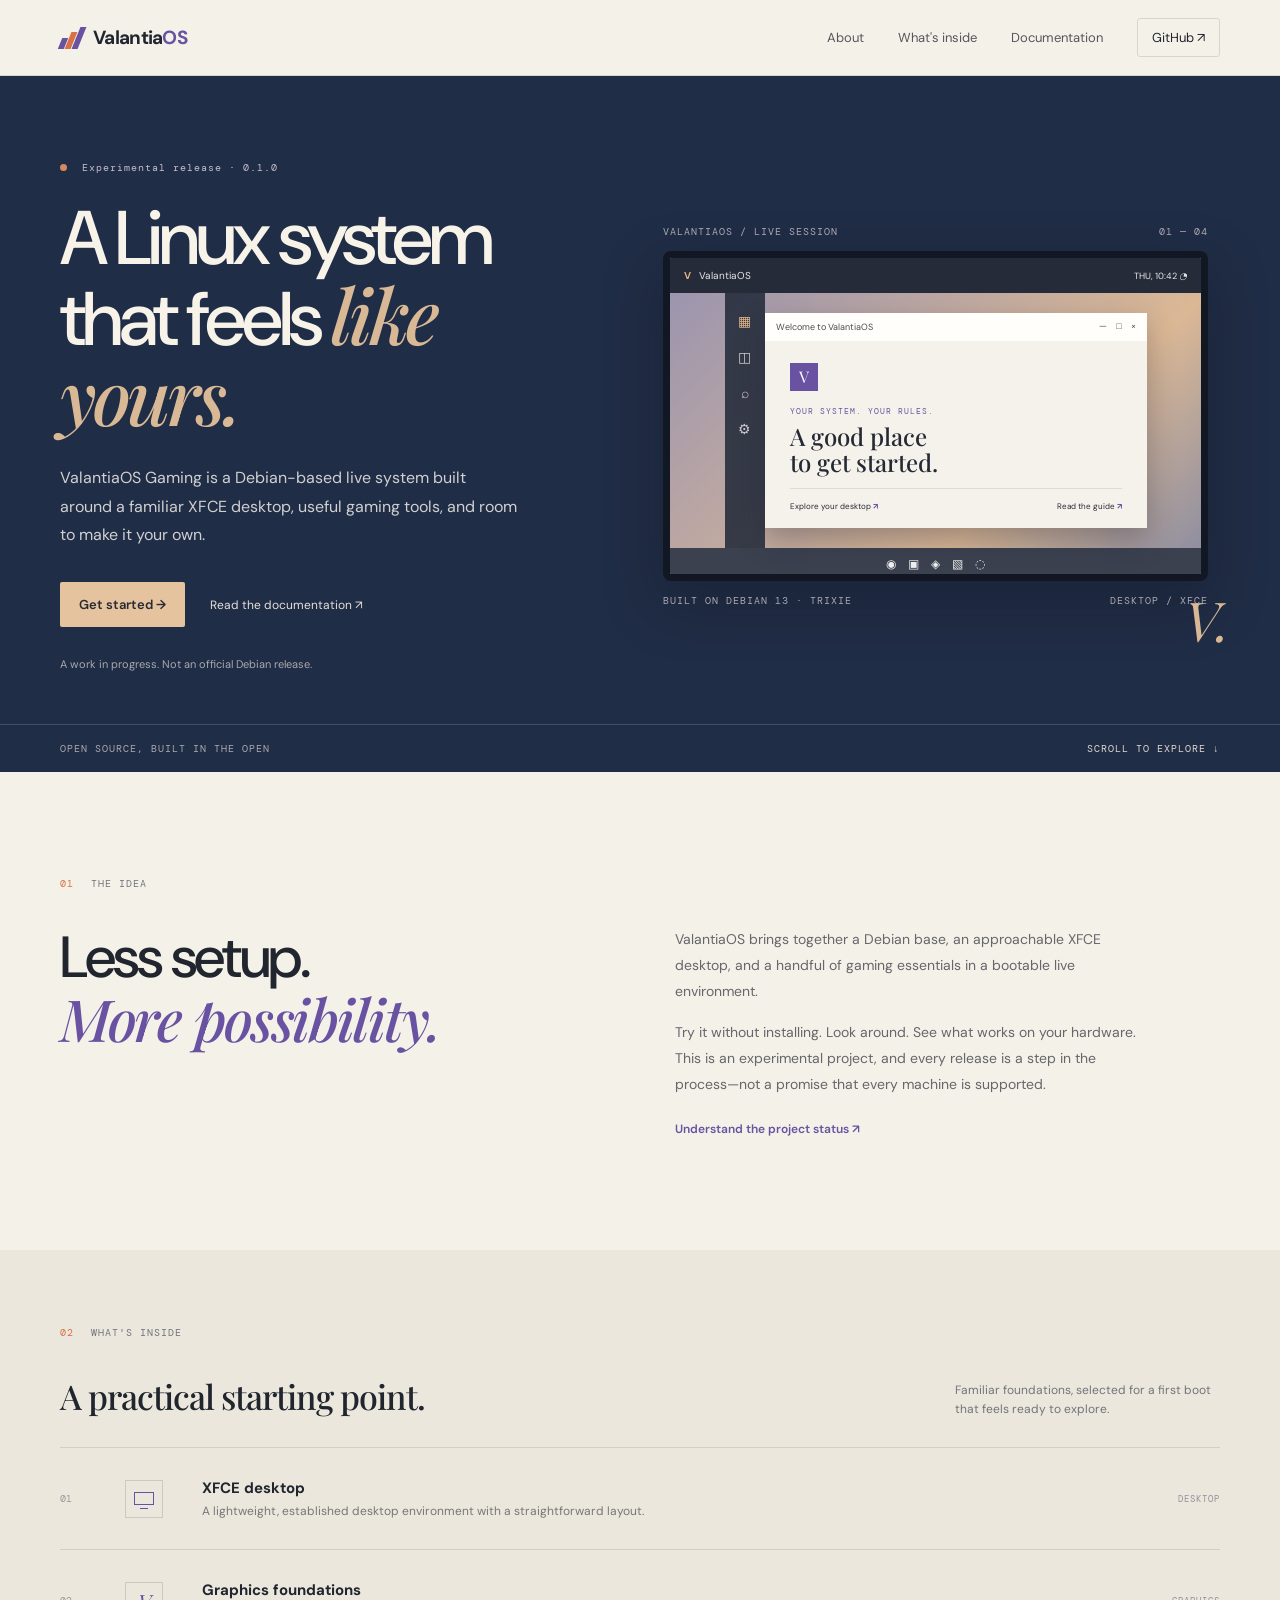
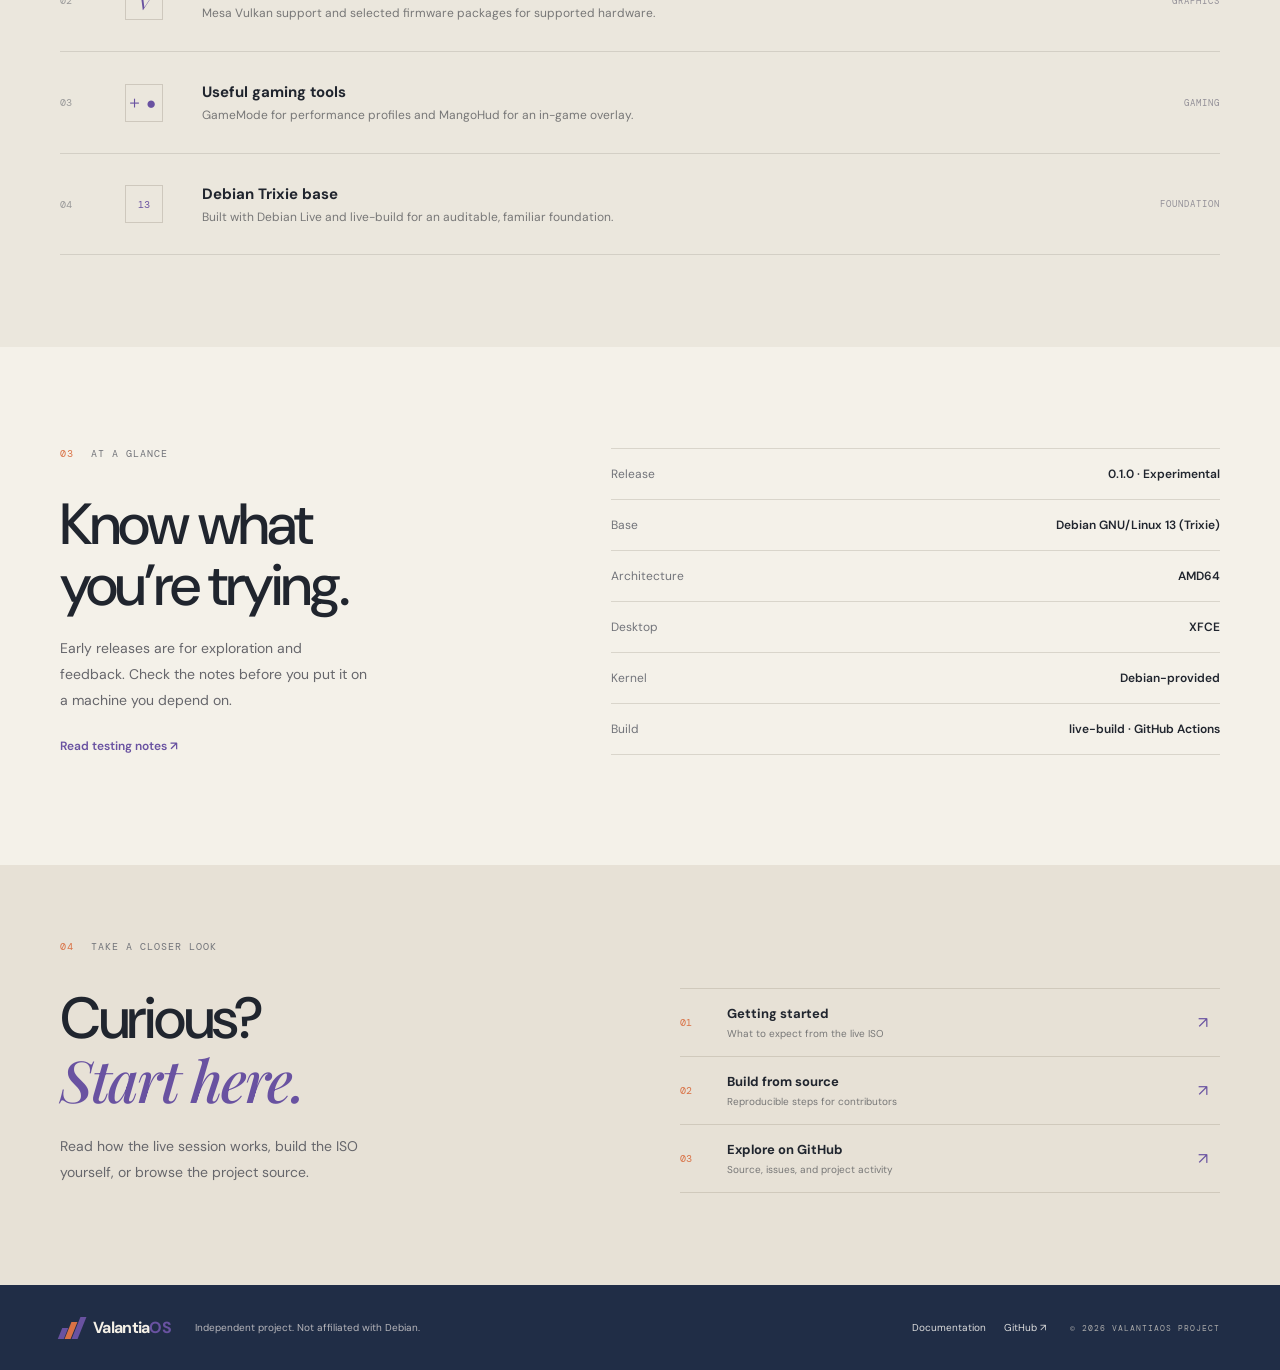
==== docs/index.html @ 172c7e96 "Move documentation site files to docs directory" ====
<!doctype html>
<html lang="en">
<head>
  <meta charset="utf-8">
  <meta name="viewport" content="width=device-width, initial-scale=1">
  <meta name="theme-color" content="#f4f1e9">
  <meta name="description" content="Meet ValantiaOS Gaming: an experimental Debian-based live Linux system for desktop computing and PC gaming.">
  <title>ValantiaOS — Your system. Your rules.</title>
  <link rel="icon" href="assets/favicon.svg" type="image/svg+xml">
  <link rel="stylesheet" href="assets/site.css">
  <script src="assets/site.js" defer></script>
</head>
<body>
  <a class="skip-link" href="#main">Skip to content</a>
  <header class="site-header">
    <div class="header-inner">
      <a class="brand" href="index.html" aria-label="ValantiaOS home">
        <span class="brand-mark" aria-hidden="true"><i></i><i></i><i></i></span>
        <span>Valantia<span class="brand-os">OS</span></span>
      </a>
      <button class="menu-toggle" type="button" aria-expanded="false" aria-controls="site-nav" aria-label="Open menu"><span></span><span></span></button>
      <nav class="site-nav" id="site-nav" aria-label="Main navigation">
        <a href="#about">About</a>
        <a href="#features">What's inside</a>
        <a href="docs.html">Documentation</a>
        <a class="nav-github" href="https://github.com/ZiumOS/ValantiaOS" target="_blank" rel="noreferrer">GitHub <span aria-hidden="true">↗</span></a>
      </nav>
    </div>
  </header>

  <main id="main">
    <section class="hero">
      <div class="hero-inner">
        <div class="hero-copy">
          <p class="eyebrow"><span class="status-dot"></span> Experimental release · 0.1.0</p>
          <h1>A Linux system<br>that feels <em>like yours.</em></h1>
          <p class="hero-intro">ValantiaOS Gaming is a Debian-based live system built around a familiar XFCE desktop, useful gaming tools, and room to make it your own.</p>
          <div class="hero-actions">
            <a class="button button-primary" href="docs.html#try-it">Get started <span aria-hidden="true">→</span></a>
            <a class="text-link" href="docs.html">Read the documentation <span aria-hidden="true">↗</span></a>
          </div>
          <p class="hero-note">A work in progress. Not an official Debian release.</p>
        </div>
        <div class="hero-art" aria-label="Illustration of the ValantiaOS live desktop">
          <div class="art-caption"><span>VALANTIAOS / LIVE SESSION</span><span>01 — 04</span></div>
          <div class="desktop-frame">
            <div class="desktop-top"><span class="desktop-brand"><b>V</b> ValantiaOS</span><span>THU, 10:42 <i class="wifi-icon">◔</i></span></div>
            <div class="desktop-content">
              <div class="desktop-sidebar"><span class="side-active">▦</span><span>◫</span><span>⌕</span><span>⚙</span></div>
              <div class="desktop-window">
                <div class="window-head"><span>Welcome to ValantiaOS</span><span>—　□　×</span></div>
                <div class="window-body">
                  <div class="window-emblem">V</div>
                  <div class="window-label">YOUR SYSTEM. YOUR RULES.</div>
                  <div class="window-title">A good place<br>to get started.</div>
                  <div class="window-rule"></div>
                  <div class="window-links"><span>Explore your desktop <b>↗</b></span><span>Read the guide <b>↗</b></span></div>
                </div>
              </div>
            </div>
            <div class="desktop-dock"><span>◉</span><span>▣</span><span>◈</span><span>▧</span><span>◌</span></div>
          </div>
          <div class="art-foot"><span>BUILT ON DEBIAN 13 · TRIXIE</span><span>DESKTOP / XFCE</span></div>
          <span class="art-index" aria-hidden="true">V.</span>
        </div>
      </div>
      <div class="hero-bottom"><span>OPEN SOURCE, BUILT IN THE OPEN</span><a href="#about">SCROLL TO EXPLORE <span aria-hidden="true">↓</span></a></div>
    </section>

    <section class="intro-section section-wrap" id="about">
      <div class="section-kicker"><span>01</span><span>THE IDEA</span></div>
      <div class="intro-grid">
        <h2>Less setup.<br><em>More possibility.</em></h2>
        <div class="intro-text"><p>ValantiaOS brings together a Debian base, an approachable XFCE desktop, and a handful of gaming essentials in a bootable live environment.</p><p>Try it without installing. Look around. See what works on your hardware. This is an experimental project, and every release is a step in the process—not a promise that every machine is supported.</p><a class="inline-link" href="docs.html#project-status">Understand the project status <span aria-hidden="true">↗</span></a></div>
      </div>
    </section>

    <section class="features-section" id="features">
      <div class="section-wrap">
        <div class="section-kicker"><span>02</span><span>WHAT'S INSIDE</span></div>
        <div class="features-heading"><h2>A practical starting point.</h2><p>Familiar foundations, selected for a first boot that feels ready to explore.</p></div>
        <div class="feature-list">
          <article class="feature-row"><span class="feature-number">01</span><div class="feature-symbol symbol-desktop" aria-hidden="true"><span></span><span></span></div><div class="feature-copy"><h3>XFCE desktop</h3><p>A lightweight, established desktop environment with a straightforward layout.</p></div><span class="feature-meta">DESKTOP</span></article>
          <article class="feature-row"><span class="feature-number">02</span><div class="feature-symbol symbol-vulkan" aria-hidden="true">V</div><div class="feature-copy"><h3>Graphics foundations</h3><p>Mesa Vulkan support and selected firmware packages for supported hardware.</p></div><span class="feature-meta">GRAPHICS</span></article>
          <article class="feature-row"><span class="feature-number">03</span><div class="feature-symbol symbol-gaming" aria-hidden="true"><span>＋</span><span>●</span></div><div class="feature-copy"><h3>Useful gaming tools</h3><p>GameMode for performance profiles and MangoHud for an in-game overlay.</p></div><span class="feature-meta">GAMING</span></article>
          <article class="feature-row"><span class="feature-number">04</span><div class="feature-symbol symbol-debian" aria-hidden="true">13</div><div class="feature-copy"><h3>Debian Trixie base</h3><p>Built with Debian Live and live-build for an auditable, familiar foundation.</p></div><span class="feature-meta">FOUNDATION</span></article>
        </div>
      </div>
    </section>

    <section class="spec-section section-wrap">
      <div class="spec-intro"><div class="section-kicker"><span>03</span><span>AT A GLANCE</span></div><h2>Know what<br>you’re trying.</h2><p>Early releases are for exploration and feedback. Check the notes before you put it on a machine you depend on.</p><a class="inline-link" href="docs.html#project-status">Read testing notes <span aria-hidden="true">↗</span></a></div>
      <dl class="spec-table"><div><dt>Release</dt><dd>0.1.0 · Experimental</dd></div><div><dt>Base</dt><dd>Debian GNU/Linux 13 (Trixie)</dd></div><div><dt>Architecture</dt><dd>AMD64</dd></div><div><dt>Desktop</dt><dd>XFCE</dd></div><div><dt>Kernel</dt><dd>Debian-provided</dd></div><div><dt>Build</dt><dd>live-build · GitHub Actions</dd></div></dl>
    </section>

    <section class="cta-section" id="try-it"><div class="cta-inner"><div class="section-kicker"><span>04</span><span>TAKE A CLOSER LOOK</span></div><div class="cta-grid"><div><h2>Curious?<br><em>Start here.</em></h2><p>Read how the live session works, build the ISO yourself, or browse the project source.</p></div><div class="cta-links"><a href="docs.html#try-it"><span class="cta-num">01</span><span><b>Getting started</b><small>What to expect from the live ISO</small></span><span class="cta-arrow">↗</span></a><a href="docs.html#build"><span class="cta-num">02</span><span><b>Build from source</b><small>Reproducible steps for contributors</small></span><span class="cta-arrow">↗</span></a><a href="https://github.com/ZiumOS/ValantiaOS" target="_blank" rel="noreferrer"><span class="cta-num">03</span><span><b>Explore on GitHub</b><small>Source, issues, and project activity</small></span><span class="cta-arrow">↗</span></a></div></div></div></section>
  </main>

  <footer class="site-footer"><div class="footer-inner"><a class="brand footer-brand" href="index.html"><span class="brand-mark" aria-hidden="true"><i></i><i></i><i></i></span><span>Valantia<span class="brand-os">OS</span></span></a><p>Independent project. Not affiliated with Debian.</p><div class="footer-links"><a href="docs.html">Documentation</a><a href="https://github.com/ZiumOS/ValantiaOS" target="_blank" rel="noreferrer">GitHub ↗</a></div><span class="copyright">© 2025 VALANTIAOS PROJECT</span></div></footer>
</body>
</html>
---- docs/assets/site.css ----
@import url('https://fonts.googleapis.com/css2?family=DM+Mono:wght@400;500&family=DM+Sans:wght@400;500;600;700&family=Playfair+Display:ital,wght@0,500;0,600;1,500;1,600&display=swap');
:root{--paper:#f4f1e9;--ink:#20252e;--muted:#72747a;--line:#d9d5cb;--navy:#202d46;--purple:#6952a1;--orange:#d97145;--white:#fffefa;--mono:'DM Mono',monospace;--sans:'DM Sans',sans-serif;--serif:'Playfair Display',Georgia,serif}*{box-sizing:border-box}html{scroll-behavior:smooth;scroll-padding-top:90px}body{margin:0;background:var(--paper);color:var(--ink);font-family:var(--sans);-webkit-font-smoothing:antialiased}a{color:inherit}a:focus-visible,button:focus-visible{outline:3px solid var(--orange);outline-offset:4px}.skip-link{position:absolute;top:-60px;left:12px;background:var(--white);padding:12px;z-index:9}.skip-link:focus{top:12px}.site-header{height:76px;border-bottom:1px solid var(--line);position:sticky;top:0;background:rgba(244,241,233,.94);backdrop-filter:blur(12px);z-index:5}.header-inner,.section-wrap,.footer-inner{width:min(1160px,calc(100% - 48px));margin:auto}.header-inner{height:100%;display:flex;align-items:center;justify-content:space-between}.brand{display:inline-flex;align-items:center;gap:11px;text-decoration:none;font-weight:700;font-size:19px;letter-spacing:-.7px}.brand-os{color:var(--purple)}.brand-mark{height:22px;width:22px;display:flex;gap:2px;align-items:end}.brand-mark i{width:6px;background:var(--purple);display:block;transform:skew(-22deg)}.brand-mark i:nth-child(1){height:11px}.brand-mark i:nth-child(2){height:17px;background:var(--orange)}.brand-mark i:nth-child(3){height:22px}.site-nav{display:flex;align-items:center;gap:34px}.site-nav a,.footer-links a{text-decoration:none;font-size:13px;color:#55575d}.site-nav a:hover,.footer-links a:hover,.text-link:hover,.inline-link:hover{color:var(--purple)}.site-nav .nav-github{border:1px solid var(--line);padding:10px 14px;border-radius:3px;color:var(--ink)}.menu-toggle{display:none}.hero{background:var(--navy);color:#f7f3e9;position:relative;overflow:hidden}.hero-inner{width:min(1160px,calc(100% - 48px));min-height:590px;margin:auto;display:grid;grid-template-columns:1fr 1.05fr;align-items:center;gap:50px;padding:75px 0 90px}.eyebrow,.section-kicker,.art-caption,.art-foot,.hero-bottom,.window-label,.feature-meta,.copyright{font:10px var(--mono);letter-spacing:1px}.eyebrow{color:#c4bdca}.status-dot{display:inline-block;width:7px;height:7px;border-radius:50%;background:#d88860;margin-right:8px}.hero h1{font-size:clamp(48px,6vw,76px);line-height:.99;letter-spacing:-4px;margin:27px 0 25px;font-weight:500}.hero h1 em,.intro-grid h2 em,.cta-grid h2 em{font-family:var(--serif);font-weight:500;color:#d9b895}.hero-intro{font-size:16px;line-height:1.8;color:#d0d0d0;max-width:460px}.hero-actions{display:flex;align-items:center;gap:25px;margin-top:32px}.button{padding:14px 19px;text-decoration:none;font-size:13px;font-weight:600;border-radius:2px}.button-primary{background:#e5c39e;color:#272a34}.button-primary:hover{background:#f0d3b2}.text-link{font-size:12px;color:#e5e0d8;text-decoration:none}.hero-note{font-size:11px;color:#aaa9ac;margin-top:30px}.hero-art{position:relative;padding:25px 12px 26px}.art-caption,.art-foot{display:flex;justify-content:space-between;color:#aaa8b1}.desktop-frame{height:330px;margin:13px 0;background:#d2d2d1;border:7px solid #111723;border-radius:8px;box-shadow:0 20px 55px #11172266;overflow:hidden;color:#252935}.desktop-top{height:35px;background:#252b38;color:#e8e8e8;display:flex;justify-content:space-between;align-items:center;padding:0 14px;font-size:9px}.desktop-brand{font-size:10px}.desktop-brand b{color:#e4b789;margin-right:5px}.desktop-content{height:255px;display:flex;background:linear-gradient(135deg,#9c95af,#dbb895 68%,#8f8fa0);align-items:center;justify-content:center}.desktop-sidebar{height:100%;width:40px;background:#222a39dd;display:flex;flex-direction:column;align-items:center;gap:18px;padding-top:19px;color:#d3ced5;font-size:14px}.side-active{color:#e4b789}.desktop-window{width:72%;background:#f5f2eb;box-shadow:0 12px 28px #24243555}.window-head{height:28px;background:#fffefa;display:flex;justify-content:space-between;align-items:center;padding:0 11px;font-size:9px;color:#4c4b50}.window-body{padding:22px 25px 17px}.window-emblem{width:28px;height:28px;background:var(--purple);color:white;display:grid;place-items:center;font:16px var(--serif);margin-bottom:15px}.window-label{font-size:8px;color:var(--purple)}.window-title{font:500 24px/1.08 var(--serif);margin:8px 0 13px}.window-rule{height:1px;background:#dedbd3}.window-links{display:flex;justify-content:space-between;margin-top:12px;font-size:8px}.window-links b{color:var(--purple)}.desktop-dock{height:32px;background:#242b3bdd;display:flex;align-items:center;justify-content:center;gap:12px;color:#eee;font-size:12px}.art-index{position:absolute;right:-9px;bottom:-23px;font:italic 55px var(--serif);color:#d9b895}.hero-bottom{position:absolute;bottom:0;left:0;right:0;height:48px;border-top:1px solid #ffffff28;padding:0 max(calc((100% - 1160px)/2),24px);display:flex;align-items:center;justify-content:space-between;color:#aaa8b1}.hero-bottom a{color:#ded9d0;text-decoration:none}.intro-section{padding-top:105px;padding-bottom:112px}.section-kicker{display:flex;gap:17px;color:var(--muted)}.section-kicker span:first-child{color:var(--orange)}.intro-grid{display:grid;grid-template-columns:1fr 1fr;gap:70px;margin-top:37px}.intro-grid h2,.spec-intro h2,.cta-grid h2{font-size:clamp(39px,5vw,58px);line-height:1.05;letter-spacing:-2.3px;font-weight:500;margin:0}.intro-grid h2 em,.cta-grid h2 em{color:var(--purple)}.intro-text{max-width:470px}.intro-text p,.spec-intro p,.cta-grid p{color:#66666b;font-size:14px;line-height:1.85;margin:0 0 15px}.inline-link{display:inline-block;color:var(--purple);font-size:12px;font-weight:600;text-decoration:none;margin-top:9px}.features-section{background:#ebe7dd;padding:76px 0 92px}.features-heading{display:flex;justify-content:space-between;align-items:end;margin:34px 0 28px}.features-heading h2{font:500 34px var(--serif);margin:0;letter-spacing:-1px}.features-heading p{font-size:12px;color:var(--muted);max-width:265px;line-height:1.6;margin:0}.feature-row{min-height:102px;border-top:1px solid #d3cfc5;display:grid;grid-template-columns:48px 60px 1fr auto;gap:17px;align-items:center}.feature-row:last-child{border-bottom:1px solid #d3cfc5}.feature-number{font:10px var(--mono);color:#999}.feature-symbol{width:38px;height:38px;border:1px solid #cec8bd;display:grid;place-items:center;color:var(--purple)}.symbol-desktop span{width:20px;height:13px;border:1px solid var(--purple);position:absolute}.symbol-desktop span+span{width:8px;height:1px;border:0;background:var(--purple);transform:translateY(10px)}.symbol-vulkan{font:italic 21px var(--serif)}.symbol-gaming{font-size:17px;display:flex;gap:3px}.symbol-debian{font:10px var(--mono)}.feature-copy h3{font-size:15px;margin:0 0 5px}.feature-copy p{font-size:12px;color:#777;margin:0}.feature-meta{font-size:9px;color:#939098}.spec-section{padding-top:100px;padding-bottom:110px;display:grid;grid-template-columns:.85fr 1.15fr;gap:100px}.spec-intro h2{margin:34px 0 20px}.spec-intro p{max-width:310px}.spec-table{margin:0;align-self:center}.spec-table div{padding:17px 0;border-bottom:1px solid var(--line);display:flex;justify-content:space-between;gap:20px}.spec-table div:first-child{border-top:1px solid var(--line)}.spec-table dt{font-size:12px;color:var(--muted)}.spec-table dd{margin:0;font-size:12px;font-weight:600;text-align:right}.cta-section{background:#e7e1d6;padding:75px 0 85px}.cta-inner{width:min(1160px,calc(100% - 48px));margin:auto}.cta-grid{display:grid;grid-template-columns:1fr 1fr;gap:80px;margin-top:35px}.cta-grid p{max-width:350px;margin-top:20px}.cta-links a{display:grid;grid-template-columns:35px 1fr 22px;align-items:center;gap:12px;padding:16px 0;border-top:1px solid #d0c9bc;text-decoration:none}.cta-links a:last-child{border-bottom:1px solid #d0c9bc}.cta-num{font:10px var(--mono);color:var(--orange)}.cta-links b,.cta-links small{display:block}.cta-links b{font-size:13px}.cta-links small{font-size:10px;color:#777;margin-top:5px}.cta-arrow{color:var(--purple)}.cta-links a:hover b{color:var(--purple)}.site-footer{background:var(--navy);color:#e9e5dc;padding:26px 0}.footer-inner{display:flex;align-items:center;gap:24px}.footer-brand{font-size:16px;color:#f5f1e8}.footer-inner>p{font-size:10px;color:#b8b7bc;margin-right:auto}.footer-links{display:flex;gap:18px}.footer-links a{font-size:10px;color:#ddd}.copyright{font-size:8px;color:#aaa;white-space:nowrap}
/* Documentation */
.docs-hero{background:var(--navy);color:var(--paper);padding:76px max(calc((100% - 1160px)/2),24px) 70px}.docs-hero .eyebrow{margin:0 0 20px}.docs-hero h1{font:500 clamp(45px,7vw,72px)/1.02 var(--serif);letter-spacing:-2px;margin:0;max-width:780px}.docs-hero p{max-width:600px;color:#ccc;font-size:14px;line-height:1.8}.docs-layout{width:min(1160px,calc(100% - 48px));margin:60px auto 100px;display:grid;grid-template-columns:220px minmax(0,720px);gap:90px}.docs-sidebar{position:sticky;top:105px;align-self:start;border-left:1px solid var(--line);padding-left:18px}.docs-sidebar a{display:block;text-decoration:none;font-size:12px;color:#6b6b70;padding:8px 0}.docs-sidebar a:hover{color:var(--purple)}.docs-content section{padding:0 0 42px;margin:0 0 42px;border-bottom:1px solid var(--line);scroll-margin-top:100px}.docs-content h2{font:500 31px var(--serif);letter-spacing:-.6px;margin:0 0 17px}.docs-content h3{font-size:15px;margin:26px 0 9px}.docs-content p,.docs-content li{font-size:13px;line-height:1.8;color:#62636a}.docs-content ul,.docs-content ol{padding-left:20px}.docs-content a{color:var(--purple)}.notice{padding:16px 18px;border-left:3px solid var(--orange);background:#ebe7dd;font-size:12px;line-height:1.7;color:#56575d;margin:20px 0}.command{position:relative;background:#252c3a;color:#f0ede6;padding:18px 100px 18px 18px;border-radius:3px;overflow:auto;font:11px/1.7 var(--mono);white-space:pre}.copy-button{position:absolute;right:9px;top:9px;border:1px solid #626776;background:transparent;color:#f0ede6;padding:7px 10px;font:10px var(--mono);cursor:pointer}.copy-button:hover{background:#3c4351}.docs-table{border-collapse:collapse;width:100%;font-size:12px}.docs-table th,.docs-table td{text-align:left;padding:12px 10px;border-bottom:1px solid var(--line)}.docs-table th{color:#777;font-weight:500}.docs-footer{margin-top:0}
@media(max-width:760px){.header-inner,.section-wrap,.footer-inner,.hero-inner,.cta-inner,.docs-layout{width:min(100% - 36px,560px)}.site-header{height:66px}.menu-toggle{display:flex;border:0;background:transparent;width:42px;height:42px;flex-direction:column;justify-content:center;gap:6px;align-items:center;cursor:pointer}.menu-toggle span{height:1px;width:20px;background:var(--ink)}.site-nav{display:none;position:absolute;left:0;right:0;top:65px;padding:15px 22px 22px;background:var(--paper);border-bottom:1px solid var(--line);flex-direction:column;align-items:stretch;gap:0}.site-nav.is-open{display:flex}.site-nav a{padding:13px 4px}.site-nav .nav-github{margin-top:7px;text-align:center}.hero-inner{grid-template-columns:1fr;gap:38px;padding:60px 0 80px;min-height:unset}.hero h1{font-size:clamp(48px,13vw,66px);letter-spacing:-3px}.hero-art{padding:12px 4px 20px}.desktop-frame{height:290px}.desktop-content{height:215px}.hero-bottom{padding:0 18px;font-size:8px}.intro-section{padding-top:75px;padding-bottom:80px}.intro-grid,.spec-section,.cta-grid{grid-template-columns:1fr;gap:28px}.intro-grid{margin-top:26px}.features-section{padding:65px 0}.features-heading{display:block}.features-heading p{margin-top:10px}.feature-row{grid-template-columns:27px 42px 1fr;gap:10px;min-height:95px}.feature-meta{display:none}.feature-copy p{line-height:1.55}.spec-section{padding-top:75px;padding-bottom:80px;gap:30px}.cta-section{padding:65px 0}.cta-grid{margin-top:26px}.footer-inner{flex-wrap:wrap;gap:13px}.footer-inner>p{flex-basis:calc(100% - 150px);margin:0}.footer-links{margin-right:auto}.copyright{margin-left:auto}.docs-hero{padding:58px 20px 48px}.docs-layout{display:block;margin:30px auto 70px}.docs-sidebar{position:static;display:flex;overflow-x:auto;gap:16px;border-left:0;border-bottom:1px solid var(--line);padding:0 0 9px;margin-bottom:35px;white-space:nowrap}.docs-sidebar a{padding:8px 0}.docs-content h2{font-size:28px}.command{padding-right:18px;padding-bottom:48px}.copy-button{top:auto;bottom:8px}.docs-table{font-size:10px}.docs-table th,.docs-table td{padding:9px 5px}}
@media(prefers-reduced-motion:reduce){html{scroll-behavior:auto}*,*::before,*::after{animation-duration:.01ms!important;animation-iteration-count:1!important;transition-duration:.01ms!important}}
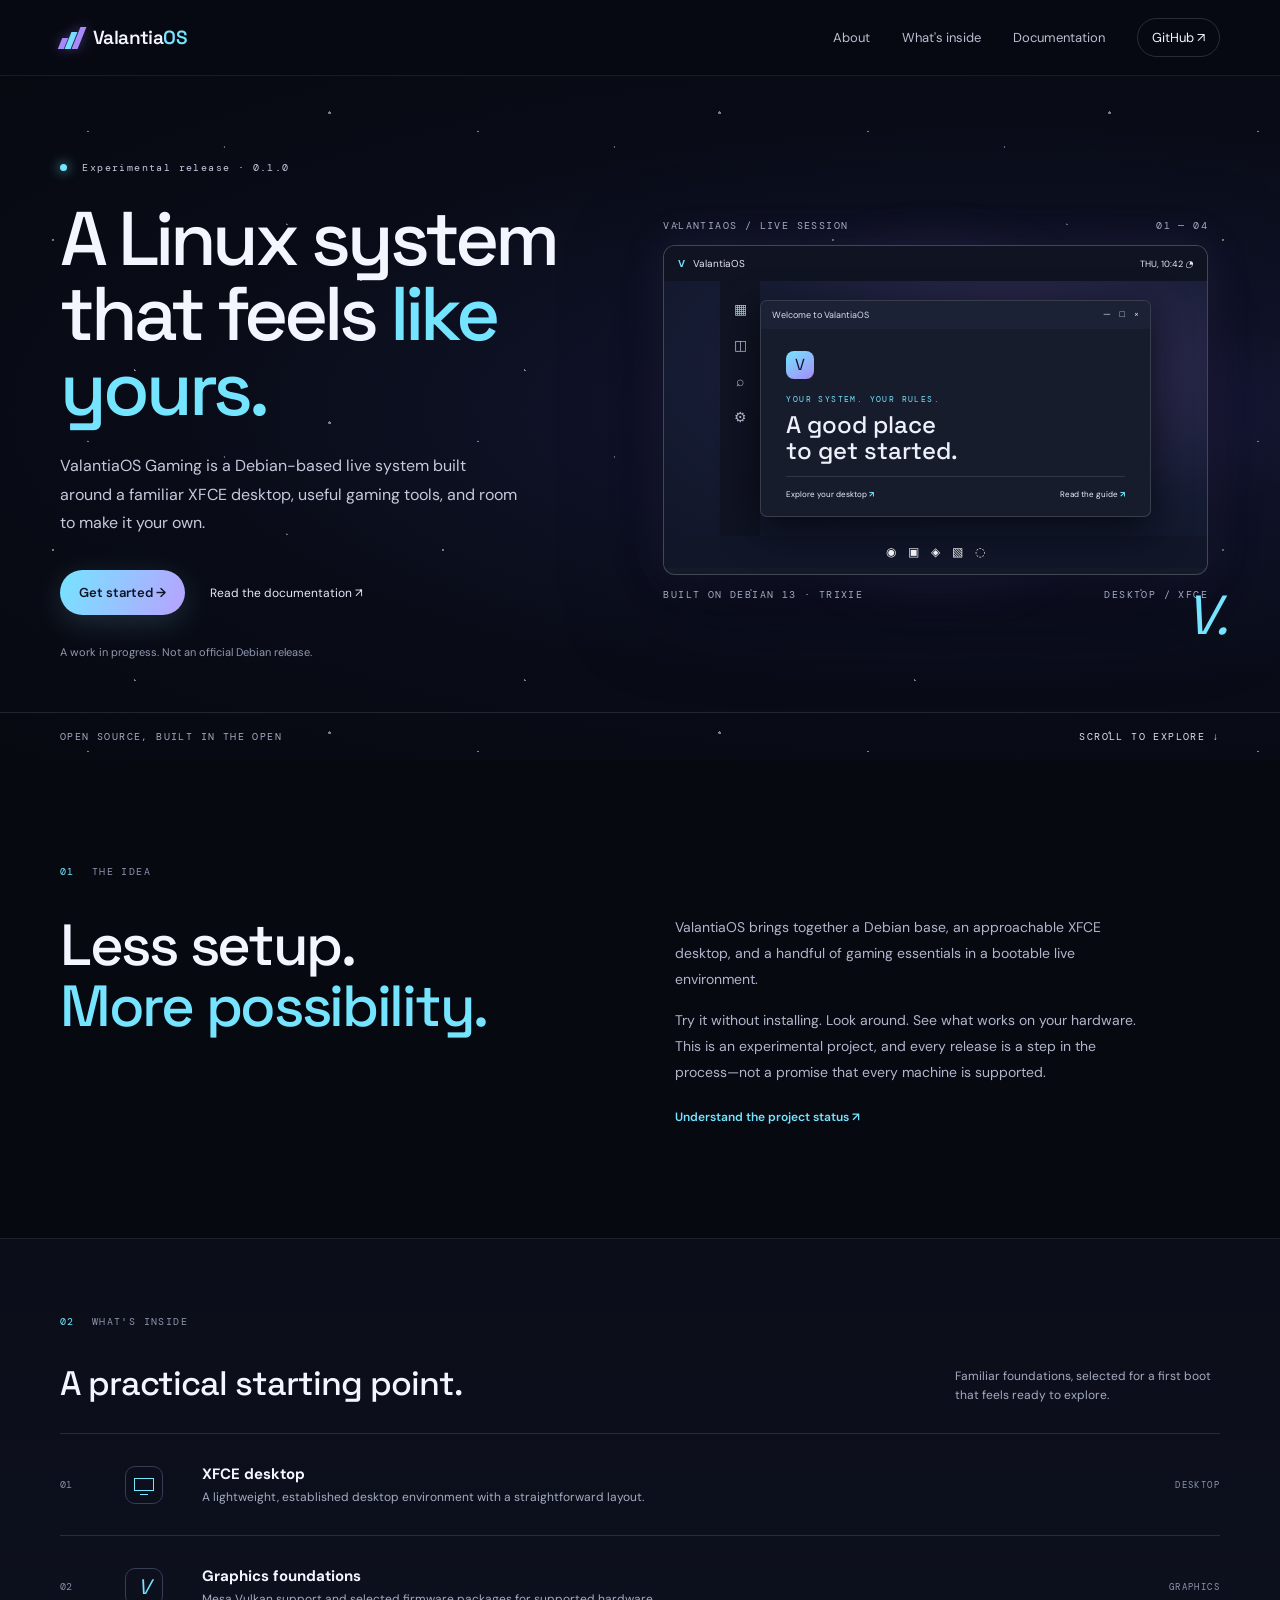
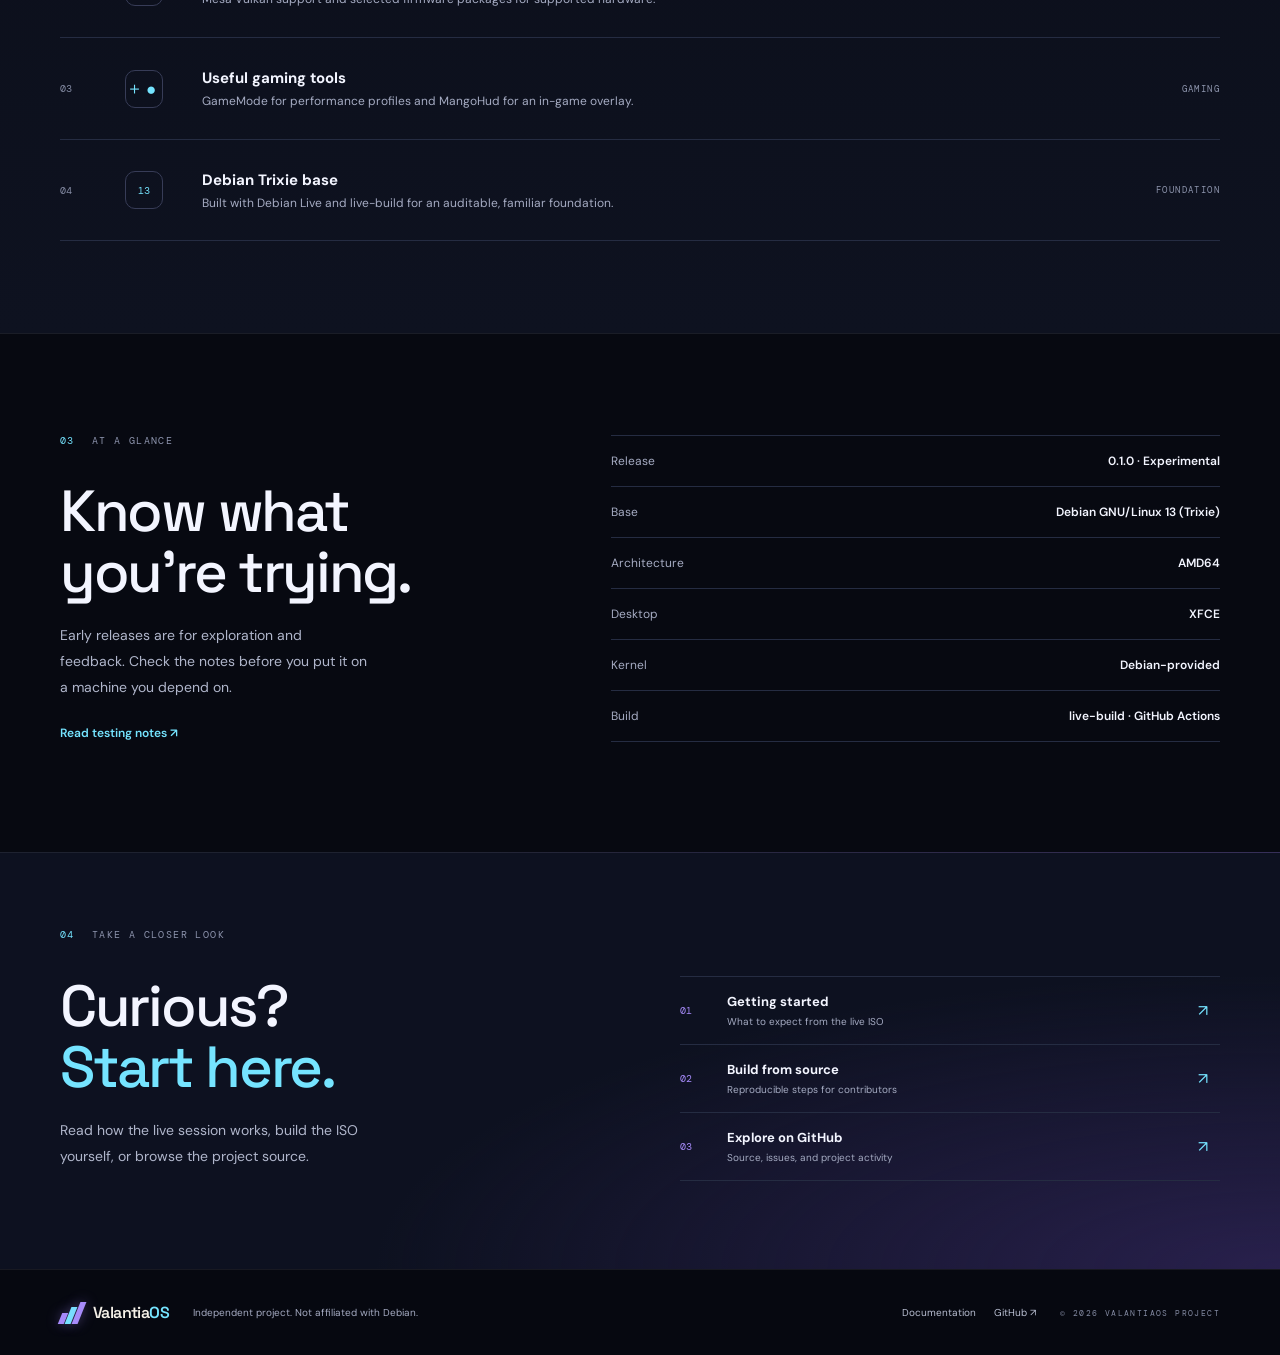
==== commit 243795a9: "feat: refresh docs site with animated cosmic theme Co-Authored-By: Claude Fable 5 <noreply@anthropic" ====
--- a/docs/index.html
+++ b/docs/index.html
@@ -3,7 +3,7 @@
 <head>
   <meta charset="utf-8">
   <meta name="viewport" content="width=device-width, initial-scale=1">
-  <meta name="theme-color" content="#f4f1e9">
+  <meta name="theme-color" content="#070911">
   <meta name="description" content="Meet ValantiaOS Gaming: an experimental Debian-based live Linux system for desktop computing and PC gaming.">
   <title>ValantiaOS — Your system. Your rules.</title>
   <link rel="icon" href="assets/favicon.svg" type="image/svg+xml">
--- a/docs/assets/site.css
+++ b/docs/assets/site.css
@@ -1,6 +1,6 @@
-@import url('https://fonts.googleapis.com/css2?family=DM+Mono:wght@400;500&family=DM+Sans:wght@400;500;600;700&family=Playfair+Display:ital,wght@0,500;0,600;1,500;1,600&display=swap');
-:root{--paper:#f4f1e9;--ink:#20252e;--muted:#72747a;--line:#d9d5cb;--navy:#202d46;--purple:#6952a1;--orange:#d97145;--white:#fffefa;--mono:'DM Mono',monospace;--sans:'DM Sans',sans-serif;--serif:'Playfair Display',Georgia,serif}*{box-sizing:border-box}html{scroll-behavior:smooth;scroll-padding-top:90px}body{margin:0;background:var(--paper);color:var(--ink);font-family:var(--sans);-webkit-font-smoothing:antialiased}a{color:inherit}a:focus-visible,button:focus-visible{outline:3px solid var(--orange);outline-offset:4px}.skip-link{position:absolute;top:-60px;left:12px;background:var(--white);padding:12px;z-index:9}.skip-link:focus{top:12px}.site-header{height:76px;border-bottom:1px solid var(--line);position:sticky;top:0;background:rgba(244,241,233,.94);backdrop-filter:blur(12px);z-index:5}.header-inner,.section-wrap,.footer-inner{width:min(1160px,calc(100% - 48px));margin:auto}.header-inner{height:100%;display:flex;align-items:center;justify-content:space-between}.brand{display:inline-flex;align-items:center;gap:11px;text-decoration:none;font-weight:700;font-size:19px;letter-spacing:-.7px}.brand-os{color:var(--purple)}.brand-mark{height:22px;width:22px;display:flex;gap:2px;align-items:end}.brand-mark i{width:6px;background:var(--purple);display:block;transform:skew(-22deg)}.brand-mark i:nth-child(1){height:11px}.brand-mark i:nth-child(2){height:17px;background:var(--orange)}.brand-mark i:nth-child(3){height:22px}.site-nav{display:flex;align-items:center;gap:34px}.site-nav a,.footer-links a{text-decoration:none;font-size:13px;color:#55575d}.site-nav a:hover,.footer-links a:hover,.text-link:hover,.inline-link:hover{color:var(--purple)}.site-nav .nav-github{border:1px solid var(--line);padding:10px 14px;border-radius:3px;color:var(--ink)}.menu-toggle{display:none}.hero{background:var(--navy);color:#f7f3e9;position:relative;overflow:hidden}.hero-inner{width:min(1160px,calc(100% - 48px));min-height:590px;margin:auto;display:grid;grid-template-columns:1fr 1.05fr;align-items:center;gap:50px;padding:75px 0 90px}.eyebrow,.section-kicker,.art-caption,.art-foot,.hero-bottom,.window-label,.feature-meta,.copyright{font:10px var(--mono);letter-spacing:1px}.eyebrow{color:#c4bdca}.status-dot{display:inline-block;width:7px;height:7px;border-radius:50%;background:#d88860;margin-right:8px}.hero h1{font-size:clamp(48px,6vw,76px);line-height:.99;letter-spacing:-4px;margin:27px 0 25px;font-weight:500}.hero h1 em,.intro-grid h2 em,.cta-grid h2 em{font-family:var(--serif);font-weight:500;color:#d9b895}.hero-intro{font-size:16px;line-height:1.8;color:#d0d0d0;max-width:460px}.hero-actions{display:flex;align-items:center;gap:25px;margin-top:32px}.button{padding:14px 19px;text-decoration:none;font-size:13px;font-weight:600;border-radius:2px}.button-primary{background:#e5c39e;color:#272a34}.button-primary:hover{background:#f0d3b2}.text-link{font-size:12px;color:#e5e0d8;text-decoration:none}.hero-note{font-size:11px;color:#aaa9ac;margin-top:30px}.hero-art{position:relative;padding:25px 12px 26px}.art-caption,.art-foot{display:flex;justify-content:space-between;color:#aaa8b1}.desktop-frame{height:330px;margin:13px 0;background:#d2d2d1;border:7px solid #111723;border-radius:8px;box-shadow:0 20px 55px #11172266;overflow:hidden;color:#252935}.desktop-top{height:35px;background:#252b38;color:#e8e8e8;display:flex;justify-content:space-between;align-items:center;padding:0 14px;font-size:9px}.desktop-brand{font-size:10px}.desktop-brand b{color:#e4b789;margin-right:5px}.desktop-content{height:255px;display:flex;background:linear-gradient(135deg,#9c95af,#dbb895 68%,#8f8fa0);align-items:center;justify-content:center}.desktop-sidebar{height:100%;width:40px;background:#222a39dd;display:flex;flex-direction:column;align-items:center;gap:18px;padding-top:19px;color:#d3ced5;font-size:14px}.side-active{color:#e4b789}.desktop-window{width:72%;background:#f5f2eb;box-shadow:0 12px 28px #24243555}.window-head{height:28px;background:#fffefa;display:flex;justify-content:space-between;align-items:center;padding:0 11px;font-size:9px;color:#4c4b50}.window-body{padding:22px 25px 17px}.window-emblem{width:28px;height:28px;background:var(--purple);color:white;display:grid;place-items:center;font:16px var(--serif);margin-bottom:15px}.window-label{font-size:8px;color:var(--purple)}.window-title{font:500 24px/1.08 var(--serif);margin:8px 0 13px}.window-rule{height:1px;background:#dedbd3}.window-links{display:flex;justify-content:space-between;margin-top:12px;font-size:8px}.window-links b{color:var(--purple)}.desktop-dock{height:32px;background:#242b3bdd;display:flex;align-items:center;justify-content:center;gap:12px;color:#eee;font-size:12px}.art-index{position:absolute;right:-9px;bottom:-23px;font:italic 55px var(--serif);color:#d9b895}.hero-bottom{position:absolute;bottom:0;left:0;right:0;height:48px;border-top:1px solid #ffffff28;padding:0 max(calc((100% - 1160px)/2),24px);display:flex;align-items:center;justify-content:space-between;color:#aaa8b1}.hero-bottom a{color:#ded9d0;text-decoration:none}.intro-section{padding-top:105px;padding-bottom:112px}.section-kicker{display:flex;gap:17px;color:var(--muted)}.section-kicker span:first-child{color:var(--orange)}.intro-grid{display:grid;grid-template-columns:1fr 1fr;gap:70px;margin-top:37px}.intro-grid h2,.spec-intro h2,.cta-grid h2{font-size:clamp(39px,5vw,58px);line-height:1.05;letter-spacing:-2.3px;font-weight:500;margin:0}.intro-grid h2 em,.cta-grid h2 em{color:var(--purple)}.intro-text{max-width:470px}.intro-text p,.spec-intro p,.cta-grid p{color:#66666b;font-size:14px;line-height:1.85;margin:0 0 15px}.inline-link{display:inline-block;color:var(--purple);font-size:12px;font-weight:600;text-decoration:none;margin-top:9px}.features-section{background:#ebe7dd;padding:76px 0 92px}.features-heading{display:flex;justify-content:space-between;align-items:end;margin:34px 0 28px}.features-heading h2{font:500 34px var(--serif);margin:0;letter-spacing:-1px}.features-heading p{font-size:12px;color:var(--muted);max-width:265px;line-height:1.6;margin:0}.feature-row{min-height:102px;border-top:1px solid #d3cfc5;display:grid;grid-template-columns:48px 60px 1fr auto;gap:17px;align-items:center}.feature-row:last-child{border-bottom:1px solid #d3cfc5}.feature-number{font:10px var(--mono);color:#999}.feature-symbol{width:38px;height:38px;border:1px solid #cec8bd;display:grid;place-items:center;color:var(--purple)}.symbol-desktop span{width:20px;height:13px;border:1px solid var(--purple);position:absolute}.symbol-desktop span+span{width:8px;height:1px;border:0;background:var(--purple);transform:translateY(10px)}.symbol-vulkan{font:italic 21px var(--serif)}.symbol-gaming{font-size:17px;display:flex;gap:3px}.symbol-debian{font:10px var(--mono)}.feature-copy h3{font-size:15px;margin:0 0 5px}.feature-copy p{font-size:12px;color:#777;margin:0}.feature-meta{font-size:9px;color:#939098}.spec-section{padding-top:100px;padding-bottom:110px;display:grid;grid-template-columns:.85fr 1.15fr;gap:100px}.spec-intro h2{margin:34px 0 20px}.spec-intro p{max-width:310px}.spec-table{margin:0;align-self:center}.spec-table div{padding:17px 0;border-bottom:1px solid var(--line);display:flex;justify-content:space-between;gap:20px}.spec-table div:first-child{border-top:1px solid var(--line)}.spec-table dt{font-size:12px;color:var(--muted)}.spec-table dd{margin:0;font-size:12px;font-weight:600;text-align:right}.cta-section{background:#e7e1d6;padding:75px 0 85px}.cta-inner{width:min(1160px,calc(100% - 48px));margin:auto}.cta-grid{display:grid;grid-template-columns:1fr 1fr;gap:80px;margin-top:35px}.cta-grid p{max-width:350px;margin-top:20px}.cta-links a{display:grid;grid-template-columns:35px 1fr 22px;align-items:center;gap:12px;padding:16px 0;border-top:1px solid #d0c9bc;text-decoration:none}.cta-links a:last-child{border-bottom:1px solid #d0c9bc}.cta-num{font:10px var(--mono);color:var(--orange)}.cta-links b,.cta-links small{display:block}.cta-links b{font-size:13px}.cta-links small{font-size:10px;color:#777;margin-top:5px}.cta-arrow{color:var(--purple)}.cta-links a:hover b{color:var(--purple)}.site-footer{background:var(--navy);color:#e9e5dc;padding:26px 0}.footer-inner{display:flex;align-items:center;gap:24px}.footer-brand{font-size:16px;color:#f5f1e8}.footer-inner>p{font-size:10px;color:#b8b7bc;margin-right:auto}.footer-links{display:flex;gap:18px}.footer-links a{font-size:10px;color:#ddd}.copyright{font-size:8px;color:#aaa;white-space:nowrap}
+@import url('https://fonts.googleapis.com/css2?family=DM+Mono:wght@400;500&family=DM+Sans:wght@400;500;600;700&family=Space+Grotesk:wght@400;500;600;700&display=swap');
+:root{color-scheme:dark;--bg:#070911;--surface:#0d1120;--surface-2:#111729;--ink:#f3f5ff;--muted:#a5abc2;--line:#252c42;--violet:#a78bfa;--cyan:#75e4ff;--pink:#f3a4dc;--gold:#f3c889;--mono:'DM Mono',monospace;--sans:'DM Sans',sans-serif;--display:'Space Grotesk',sans-serif}*{box-sizing:border-box}html{scroll-behavior:smooth;scroll-padding-top:92px;background:var(--bg)}body{margin:0;background:var(--bg);color:var(--ink);font-family:var(--sans);-webkit-font-smoothing:antialiased}a{color:inherit}a:focus-visible,button:focus-visible{outline:2px solid var(--cyan);outline-offset:4px}.skip-link{position:absolute;top:-60px;left:12px;background:var(--surface);padding:12px;z-index:20}.skip-link:focus{top:12px}.site-header{height:76px;border-bottom:1px solid #ffffff12;position:sticky;top:0;background:#080a13df;backdrop-filter:blur(18px);z-index:10}.header-inner,.section-wrap,.footer-inner{width:min(1160px,calc(100% - 48px));margin:auto}.header-inner{height:100%;display:flex;align-items:center;justify-content:space-between}.brand{display:inline-flex;align-items:center;gap:11px;text-decoration:none;font:600 19px var(--display);letter-spacing:-.6px}.brand-os{color:var(--cyan)}.brand-mark{height:22px;width:22px;display:flex;gap:2px;align-items:end}.brand-mark i{width:6px;background:var(--violet);display:block;transform:skew(-22deg);box-shadow:0 0 12px #a78bfa66}.brand-mark i:nth-child(1){height:11px}.brand-mark i:nth-child(2){height:17px;background:var(--cyan)}.brand-mark i:nth-child(3){height:22px}.site-nav{display:flex;align-items:center;gap:32px}.site-nav a,.footer-links a{text-decoration:none;font-size:13px;color:#b9bfd2;transition:color .2s ease}.site-nav a:hover,.footer-links a:hover,.text-link:hover,.inline-link:hover{color:var(--cyan)}.site-nav .nav-github{border:1px solid #ffffff25;padding:10px 14px;border-radius:999px;color:var(--ink)}.site-nav .nav-github:hover{border-color:var(--cyan)}.menu-toggle{display:none}.hero,.docs-hero{position:relative;isolation:isolate;overflow:hidden;background:radial-gradient(ellipse at 78% 49%,#24204a 0,#101329 25%,#090c17 58%,#070911 100%);color:var(--ink)}.hero:before,.docs-hero:before{content:"";position:absolute;z-index:-2;inset:-30%;background:radial-gradient(1px 1px at 12% 19%,#fff 90%,transparent),radial-gradient(1px 1px at 72% 14%,#d8d9ff 90%,transparent),radial-gradient(1px 1px at 33% 61%,#fff 90%,transparent),radial-gradient(1.5px 1.5px at 83% 78%,#fff 90%,transparent),radial-gradient(1px 1px at 56% 89%,#c8c6ff 90%,transparent),radial-gradient(1px 1px at 91% 32%,#fff 90%,transparent),radial-gradient(1px 1px at 21% 84%,#fff 90%,transparent);background-size:390px 310px;opacity:.48;animation:star-drift 100s linear infinite}.hero:after,.docs-hero:after{content:"";position:absolute;z-index:-1;right:clamp(14px,10vw,180px);top:50%;width:clamp(240px,34vw,490px);aspect-ratio:1;transform:translateY(-50%);border-radius:50%;background:radial-gradient(circle,#03040a 0 21%,transparent 21.5%),radial-gradient(ellipse at center,transparent 26%,#76e4ff12 29%,#a78bfa44 33%,#f3a4dc 35%,#ffdbad 36%,#a78bfa77 38%,#080911 43%,transparent 47%);filter:drop-shadow(0 0 38px #a78bfa55);animation:blackhole-breathe 7s ease-in-out infinite}.hero-inner{width:min(1160px,calc(100% - 48px));min-height:610px;margin:auto;display:grid;grid-template-columns:1fr 1.05fr;align-items:center;gap:50px;padding:75px 0 90px}.hero-copy{position:relative;z-index:1}.eyebrow,.section-kicker,.art-caption,.art-foot,.hero-bottom,.window-label,.feature-meta,.copyright{font:10px var(--mono);letter-spacing:1.4px}.eyebrow{color:#c4c8dd}.status-dot{display:inline-block;width:7px;height:7px;border-radius:50%;background:var(--cyan);margin-right:8px;box-shadow:0 0 12px var(--cyan);animation:pulse 2s ease-in-out infinite}.hero h1{font:500 clamp(48px,6vw,76px)/.99 var(--display);letter-spacing:-4px;margin:27px 0 25px}.hero h1 em,.intro-grid h2 em,.cta-grid h2 em{font-weight:500;color:var(--cyan);font-style:normal}.hero-intro{font-size:16px;line-height:1.8;color:#c4c9dc;max-width:460px}.hero-actions{display:flex;align-items:center;gap:25px;margin-top:32px}.button{padding:14px 19px;text-decoration:none;font-size:13px;font-weight:600;border-radius:999px;transition:transform .25s ease,box-shadow .25s ease,background .25s ease}.button:hover{transform:translateY(-3px)}.button-primary{background:linear-gradient(110deg,var(--cyan),#b8a2ff);color:#111322;box-shadow:0 8px 30px #8fdfff2a}.button-primary:hover{box-shadow:0 10px 36px #8fdfff55}.text-link{font-size:12px;color:#e5e8f7;text-decoration:none;transition:color .2s}.hero-note{font-size:11px;color:#9299b3;margin-top:30px}.hero-art{position:relative;padding:25px 12px 26px;animation:float 8s ease-in-out infinite}.art-caption,.art-foot{display:flex;justify-content:space-between;color:#a5abc2}.desktop-frame{height:330px;margin:13px 0;background:#151a2a;border:1px solid #ffffff32;border-radius:12px;box-shadow:0 24px 90px #050610aa,0 0 45px #a78bfa22;overflow:hidden;color:#eef0fc}.desktop-top{height:35px;background:#101321;color:#e8e8f4;display:flex;justify-content:space-between;align-items:center;padding:0 14px;font-size:9px}.desktop-brand{font-size:10px}.desktop-brand b{color:var(--cyan);margin-right:5px}.desktop-content{height:255px;display:flex;background:radial-gradient(ellipse at 65% 35%,#37315b,#151b32 65%,#111629);align-items:center;justify-content:center}.desktop-sidebar{height:100%;width:40px;background:#101321dd;display:flex;flex-direction:column;align-items:center;gap:18px;padding-top:19px;color:#c7cbe0;font-size:14px}.side-active{color:var(--cyan)}.desktop-window{width:72%;background:#171c2d;border:1px solid #ffffff25;border-radius:7px;box-shadow:0 12px 38px #04050bcc}.window-head{height:28px;background:#1c2235;border-radius:7px 7px 0 0;display:flex;justify-content:space-between;align-items:center;padding:0 11px;font-size:9px;color:#d9dded}.window-body{padding:22px 25px 17px}.window-emblem{width:28px;height:28px;border-radius:8px;background:linear-gradient(145deg,var(--cyan),var(--violet));color:#101322;display:grid;place-items:center;font:16px var(--display);margin-bottom:15px}.window-label{font-size:8px;color:var(--cyan)}.window-title{font:500 24px/1.08 var(--display);margin:8px 0 13px}.window-rule{height:1px;background:#ffffff1c}.window-links{display:flex;justify-content:space-between;margin-top:12px;font-size:8px}.window-links b{color:var(--cyan)}.desktop-dock{height:32px;background:#111629dd;display:flex;align-items:center;justify-content:center;gap:12px;color:#eee;font-size:12px}.art-index{position:absolute;right:-9px;bottom:-23px;font:italic 55px var(--display);color:var(--cyan)}.hero-bottom{position:absolute;bottom:0;left:0;right:0;height:48px;border-top:1px solid #ffffff1c;padding:0 max(calc((100% - 1160px)/2),24px);display:flex;align-items:center;justify-content:space-between;color:#a5abc2}.hero-bottom a{color:#dedff0;text-decoration:none}.hero-bottom a span{display:inline-block;animation:nudge 1.7s ease-in-out infinite}.intro-section{padding-top:105px;padding-bottom:112px}.section-kicker{display:flex;gap:17px;color:#8d94ad}.section-kicker span:first-child{color:var(--cyan)}.intro-grid{display:grid;grid-template-columns:1fr 1fr;gap:70px;margin-top:37px}.intro-grid h2,.spec-intro h2,.cta-grid h2{font:500 clamp(39px,5vw,58px)/1.05 var(--display);letter-spacing:-2.3px;margin:0}.intro-grid h2 em,.cta-grid h2 em{color:var(--cyan)}.intro-text{max-width:470px}.intro-text p,.spec-intro p,.cta-grid p{color:#b0b6cb;font-size:14px;line-height:1.85;margin:0 0 15px}.inline-link{display:inline-block;color:var(--cyan);font-size:12px;font-weight:600;text-decoration:none;margin-top:9px;transition:color .2s}.features-section{background:linear-gradient(180deg,#0b0e19,#0e1220);border-top:1px solid #ffffff10;border-bottom:1px solid #ffffff10;padding:76px 0 92px}.features-heading{display:flex;justify-content:space-between;align-items:end;margin:34px 0 28px}.features-heading h2{font:500 34px var(--display);margin:0;letter-spacing:-1px}.features-heading p{font-size:12px;color:var(--muted);max-width:265px;line-height:1.6;margin:0}.feature-row{min-height:102px;border-top:1px solid var(--line);display:grid;grid-template-columns:48px 60px 1fr auto;gap:17px;align-items:center;transition:background .25s ease,padding .25s ease}.feature-row:last-child{border-bottom:1px solid var(--line)}.feature-row:hover{background:#ffffff05;padding-inline:12px}.feature-number{font:10px var(--mono);color:#858ca4}.feature-symbol{width:38px;height:38px;border:1px solid #373c57;border-radius:10px;display:grid;place-items:center;color:var(--cyan)}.symbol-desktop span{width:20px;height:13px;border:1px solid var(--cyan);position:absolute}.symbol-desktop span+span{width:8px;height:1px;border:0;background:var(--cyan);transform:translateY(10px)}.symbol-vulkan{font:italic 21px var(--display)}.symbol-gaming{font-size:17px;display:flex;gap:3px}.symbol-debian{font:10px var(--mono)}.feature-copy h3{font-size:15px;margin:0 0 5px}.feature-copy p{font-size:12px;color:#a5abc2;margin:0}.feature-meta{font-size:9px;color:#8e95ad}.spec-section{padding-top:100px;padding-bottom:110px;display:grid;grid-template-columns:.85fr 1.15fr;gap:100px}.spec-intro h2{margin:34px 0 20px}.spec-intro p{max-width:310px}.spec-table{margin:0;align-self:center}.spec-table div{padding:17px 0;border-bottom:1px solid var(--line);display:flex;justify-content:space-between;gap:20px}.spec-table div:first-child{border-top:1px solid var(--line)}.spec-table dt{font-size:12px;color:var(--muted)}.spec-table dd{margin:0;font-size:12px;font-weight:600;text-align:right}.cta-section{background:radial-gradient(ellipse at 100% 100%,#28204c 0,transparent 50%),#0d1120;border-top:1px solid #ffffff12;padding:75px 0 85px}.cta-inner{width:min(1160px,calc(100% - 48px));margin:auto}.cta-grid{display:grid;grid-template-columns:1fr 1fr;gap:80px;margin-top:35px}.cta-grid p{max-width:350px;margin-top:20px}.cta-links a{display:grid;grid-template-columns:35px 1fr 22px;align-items:center;gap:12px;padding:16px 0;border-top:1px solid var(--line);text-decoration:none;transition:padding .2s ease,color .2s ease}.cta-links a:last-child{border-bottom:1px solid var(--line)}.cta-links a:hover{padding-left:8px;color:var(--cyan)}.cta-num{font:10px var(--mono);color:var(--violet)}.cta-links b,.cta-links small{display:block}.cta-links b{font-size:13px}.cta-links small{font-size:10px;color:#a5abc2;margin-top:5px}.cta-arrow{color:var(--cyan)}.site-footer{background:#060810;color:#e9eaf4;padding:26px 0;border-top:1px solid #ffffff12}.footer-inner{display:flex;align-items:center;gap:24px}.footer-brand{font-size:16px;color:#f5f1e8}.footer-inner>p{font-size:10px;color:#a5abc2;margin-right:auto}.footer-links{display:flex;gap:18px}.footer-links a{font-size:10px}.copyright{font-size:8px;color:#838aa2;white-space:nowrap}
 /* Documentation */
-.docs-hero{background:var(--navy);color:var(--paper);padding:76px max(calc((100% - 1160px)/2),24px) 70px}.docs-hero .eyebrow{margin:0 0 20px}.docs-hero h1{font:500 clamp(45px,7vw,72px)/1.02 var(--serif);letter-spacing:-2px;margin:0;max-width:780px}.docs-hero p{max-width:600px;color:#ccc;font-size:14px;line-height:1.8}.docs-layout{width:min(1160px,calc(100% - 48px));margin:60px auto 100px;display:grid;grid-template-columns:220px minmax(0,720px);gap:90px}.docs-sidebar{position:sticky;top:105px;align-self:start;border-left:1px solid var(--line);padding-left:18px}.docs-sidebar a{display:block;text-decoration:none;font-size:12px;color:#6b6b70;padding:8px 0}.docs-sidebar a:hover{color:var(--purple)}.docs-content section{padding:0 0 42px;margin:0 0 42px;border-bottom:1px solid var(--line);scroll-margin-top:100px}.docs-content h2{font:500 31px var(--serif);letter-spacing:-.6px;margin:0 0 17px}.docs-content h3{font-size:15px;margin:26px 0 9px}.docs-content p,.docs-content li{font-size:13px;line-height:1.8;color:#62636a}.docs-content ul,.docs-content ol{padding-left:20px}.docs-content a{color:var(--purple)}.notice{padding:16px 18px;border-left:3px solid var(--orange);background:#ebe7dd;font-size:12px;line-height:1.7;color:#56575d;margin:20px 0}.command{position:relative;background:#252c3a;color:#f0ede6;padding:18px 100px 18px 18px;border-radius:3px;overflow:auto;font:11px/1.7 var(--mono);white-space:pre}.copy-button{position:absolute;right:9px;top:9px;border:1px solid #626776;background:transparent;color:#f0ede6;padding:7px 10px;font:10px var(--mono);cursor:pointer}.copy-button:hover{background:#3c4351}.docs-table{border-collapse:collapse;width:100%;font-size:12px}.docs-table th,.docs-table td{text-align:left;padding:12px 10px;border-bottom:1px solid var(--line)}.docs-table th{color:#777;font-weight:500}.docs-footer{margin-top:0}
-@media(max-width:760px){.header-inner,.section-wrap,.footer-inner,.hero-inner,.cta-inner,.docs-layout{width:min(100% - 36px,560px)}.site-header{height:66px}.menu-toggle{display:flex;border:0;background:transparent;width:42px;height:42px;flex-direction:column;justify-content:center;gap:6px;align-items:center;cursor:pointer}.menu-toggle span{height:1px;width:20px;background:var(--ink)}.site-nav{display:none;position:absolute;left:0;right:0;top:65px;padding:15px 22px 22px;background:var(--paper);border-bottom:1px solid var(--line);flex-direction:column;align-items:stretch;gap:0}.site-nav.is-open{display:flex}.site-nav a{padding:13px 4px}.site-nav .nav-github{margin-top:7px;text-align:center}.hero-inner{grid-template-columns:1fr;gap:38px;padding:60px 0 80px;min-height:unset}.hero h1{font-size:clamp(48px,13vw,66px);letter-spacing:-3px}.hero-art{padding:12px 4px 20px}.desktop-frame{height:290px}.desktop-content{height:215px}.hero-bottom{padding:0 18px;font-size:8px}.intro-section{padding-top:75px;padding-bottom:80px}.intro-grid,.spec-section,.cta-grid{grid-template-columns:1fr;gap:28px}.intro-grid{margin-top:26px}.features-section{padding:65px 0}.features-heading{display:block}.features-heading p{margin-top:10px}.feature-row{grid-template-columns:27px 42px 1fr;gap:10px;min-height:95px}.feature-meta{display:none}.feature-copy p{line-height:1.55}.spec-section{padding-top:75px;padding-bottom:80px;gap:30px}.cta-section{padding:65px 0}.cta-grid{margin-top:26px}.footer-inner{flex-wrap:wrap;gap:13px}.footer-inner>p{flex-basis:calc(100% - 150px);margin:0}.footer-links{margin-right:auto}.copyright{margin-left:auto}.docs-hero{padding:58px 20px 48px}.docs-layout{display:block;margin:30px auto 70px}.docs-sidebar{position:static;display:flex;overflow-x:auto;gap:16px;border-left:0;border-bottom:1px solid var(--line);padding:0 0 9px;margin-bottom:35px;white-space:nowrap}.docs-sidebar a{padding:8px 0}.docs-content h2{font-size:28px}.command{padding-right:18px;padding-bottom:48px}.copy-button{top:auto;bottom:8px}.docs-table{font-size:10px}.docs-table th,.docs-table td{padding:9px 5px}}
-@media(prefers-reduced-motion:reduce){html{scroll-behavior:auto}*,*::before,*::after{animation-duration:.01ms!important;animation-iteration-count:1!important;transition-duration:.01ms!important}}
+.docs-hero{padding:76px max(calc((100% - 1160px)/2),24px) 70px;min-height:290px;display:flex;flex-direction:column;justify-content:center}.docs-hero:after{right:clamp(12px,14vw,210px);width:clamp(230px,30vw,390px)}.docs-hero .eyebrow{margin:0 0 20px;position:relative;z-index:1}.docs-hero h1{font:500 clamp(45px,7vw,72px)/1.02 var(--display);letter-spacing:-2px;margin:0;max-width:780px;position:relative;z-index:1}.docs-hero p{max-width:600px;color:#c4c9dc;font-size:14px;line-height:1.8;position:relative;z-index:1}.docs-layout{width:min(1160px,calc(100% - 48px));margin:60px auto 100px;display:grid;grid-template-columns:220px minmax(0,720px);gap:90px}.docs-sidebar{position:sticky;top:105px;align-self:start;border-left:1px solid var(--line);padding-left:18px}.docs-sidebar a{display:block;text-decoration:none;font-size:12px;color:#a5abc2;padding:9px 0;transition:color .2s,transform .2s}.docs-sidebar a:hover{color:var(--cyan);transform:translateX(4px)}.docs-content section{padding:0 0 42px;margin:0 0 42px;border-bottom:1px solid var(--line);scroll-margin-top:100px}.docs-content h2{font:500 31px var(--display);letter-spacing:-.6px;margin:0 0 17px}.docs-content h3{font-size:15px;margin:26px 0 9px}.docs-content p,.docs-content li{font-size:13px;line-height:1.8;color:#b5bbcf}.docs-content ul,.docs-content ol{padding-left:20px}.docs-content a{color:var(--cyan)}.docs-content code:not(.command code){background:#1a2033;border:1px solid #2b334b;color:#d5c7ff;padding:.12em .38em;border-radius:4px}.notice{padding:16px 18px;border:1px solid #e5ad6e33;border-left:3px solid var(--gold);background:linear-gradient(110deg,#f3c88912,#111729);border-radius:0 8px 8px 0;font-size:12px;line-height:1.7;color:#d9dced;margin:20px 0}.command{position:relative;background:#080b14;border:1px solid #282f45;color:#e4e7f4;padding:18px 100px 18px 18px;border-radius:10px;overflow:auto;font:11px/1.7 var(--mono);white-space:pre;box-shadow:0 12px 30px #03040a55}.copy-button{position:absolute;right:9px;top:9px;border:1px solid #3b4560;border-radius:6px;background:#111729;color:#f0ede6;padding:7px 10px;font:10px var(--mono);cursor:pointer;transition:border-color .2s,background .2s}.copy-button:hover{background:#202844;border-color:var(--cyan)}.docs-table{border-collapse:collapse;width:100%;font-size:12px}.docs-table th,.docs-table td{text-align:left;padding:12px 10px;border-bottom:1px solid var(--line)}.docs-table th{color:#9ba2b9;font-weight:500}.docs-footer{margin-top:0}.reveal{opacity:0;transform:translateY(18px);transition:opacity .65s ease,transform .65s cubic-bezier(.2,.7,.2,1)}.reveal.is-visible{opacity:1;transform:none}.reveal-delay-1{transition-delay:.08s}.reveal-delay-2{transition-delay:.16s}.reveal-delay-3{transition-delay:.24s}@keyframes star-drift{to{transform:translate3d(70px,35px,0)}}@keyframes blackhole-breathe{0%,100%{filter:drop-shadow(0 0 34px #a78bfa44);scale:1}50%{filter:drop-shadow(0 0 52px #75e4ff55);scale:1.035}}@keyframes float{0%,100%{transform:translateY(0)}50%{transform:translateY(-8px)}}@keyframes pulse{0%,100%{opacity:1;box-shadow:0 0 12px var(--cyan)}50%{opacity:.55;box-shadow:0 0 4px var(--cyan)}}@keyframes nudge{0%,100%{transform:translateY(0)}50%{transform:translateY(4px)}}
+@media(max-width:760px){.header-inner,.section-wrap,.footer-inner,.hero-inner,.cta-inner,.docs-layout{width:min(100% - 36px,560px)}.site-header{height:66px}.menu-toggle{display:flex;border:0;border-radius:8px;background:#ffffff08;width:42px;height:42px;flex-direction:column;justify-content:center;gap:6px;align-items:center;cursor:pointer}.menu-toggle span{height:1px;width:20px;background:var(--ink);transition:transform .2s}.menu-toggle[aria-expanded=true] span:first-child{transform:translateY(3.5px) rotate(45deg)}.menu-toggle[aria-expanded=true] span:last-child{transform:translateY(-3.5px) rotate(-45deg)}.site-nav{display:none;position:absolute;left:0;right:0;top:65px;padding:15px 22px 22px;background:#0a0d18f5;border-bottom:1px solid var(--line);backdrop-filter:blur(16px);flex-direction:column;align-items:stretch;gap:0}.site-nav.is-open{display:flex}.site-nav a{padding:13px 4px}.site-nav .nav-github{margin-top:7px;text-align:center}.hero:after{width:270px;right:-92px;top:23%;opacity:.72}.hero-inner{grid-template-columns:1fr;gap:38px;padding:60px 0 80px;min-height:unset}.hero h1{font-size:clamp(48px,13vw,66px);letter-spacing:-3px}.hero-art{padding:12px 4px 20px}.desktop-frame{height:290px}.desktop-content{height:215px}.hero-bottom{padding:0 18px;font-size:8px}.intro-section{padding-top:75px;padding-bottom:80px}.intro-grid,.spec-section,.cta-grid{grid-template-columns:1fr;gap:28px}.intro-grid{margin-top:26px}.features-section{padding:65px 0}.features-heading{display:block}.features-heading p{margin-top:10px}.feature-row{grid-template-columns:27px 42px 1fr;gap:10px;min-height:95px}.feature-meta{display:none}.feature-copy p{line-height:1.55}.spec-section{padding-top:75px;padding-bottom:80px;gap:30px}.cta-section{padding:65px 0}.cta-grid{margin-top:26px}.footer-inner{flex-wrap:wrap;gap:13px}.footer-inner>p{flex-basis:calc(100% - 150px);margin:0}.footer-links{margin-right:auto}.copyright{margin-left:auto}.docs-hero{padding:58px 20px 48px;min-height:290px}.docs-hero:after{width:230px;right:-108px;top:22%;opacity:.72}.docs-layout{display:block;margin:30px auto 70px}.docs-sidebar{position:static;display:flex;overflow-x:auto;gap:16px;border-left:0;border-bottom:1px solid var(--line);padding:0 0 9px;margin-bottom:35px;white-space:nowrap}.docs-sidebar a{padding:8px 0}.docs-content h2{font-size:28px}.command{padding-right:18px;padding-bottom:48px}.copy-button{top:auto;bottom:8px}.docs-table{font-size:10px}.docs-table th,.docs-table td{padding:9px 5px}}
+@media(prefers-reduced-motion:reduce){html{scroll-behavior:auto}*,*::before,*::after{animation-duration:.01ms!important;animation-iteration-count:1!important;transition-duration:.01ms!important;scroll-behavior:auto!important}.reveal{opacity:1;transform:none}}
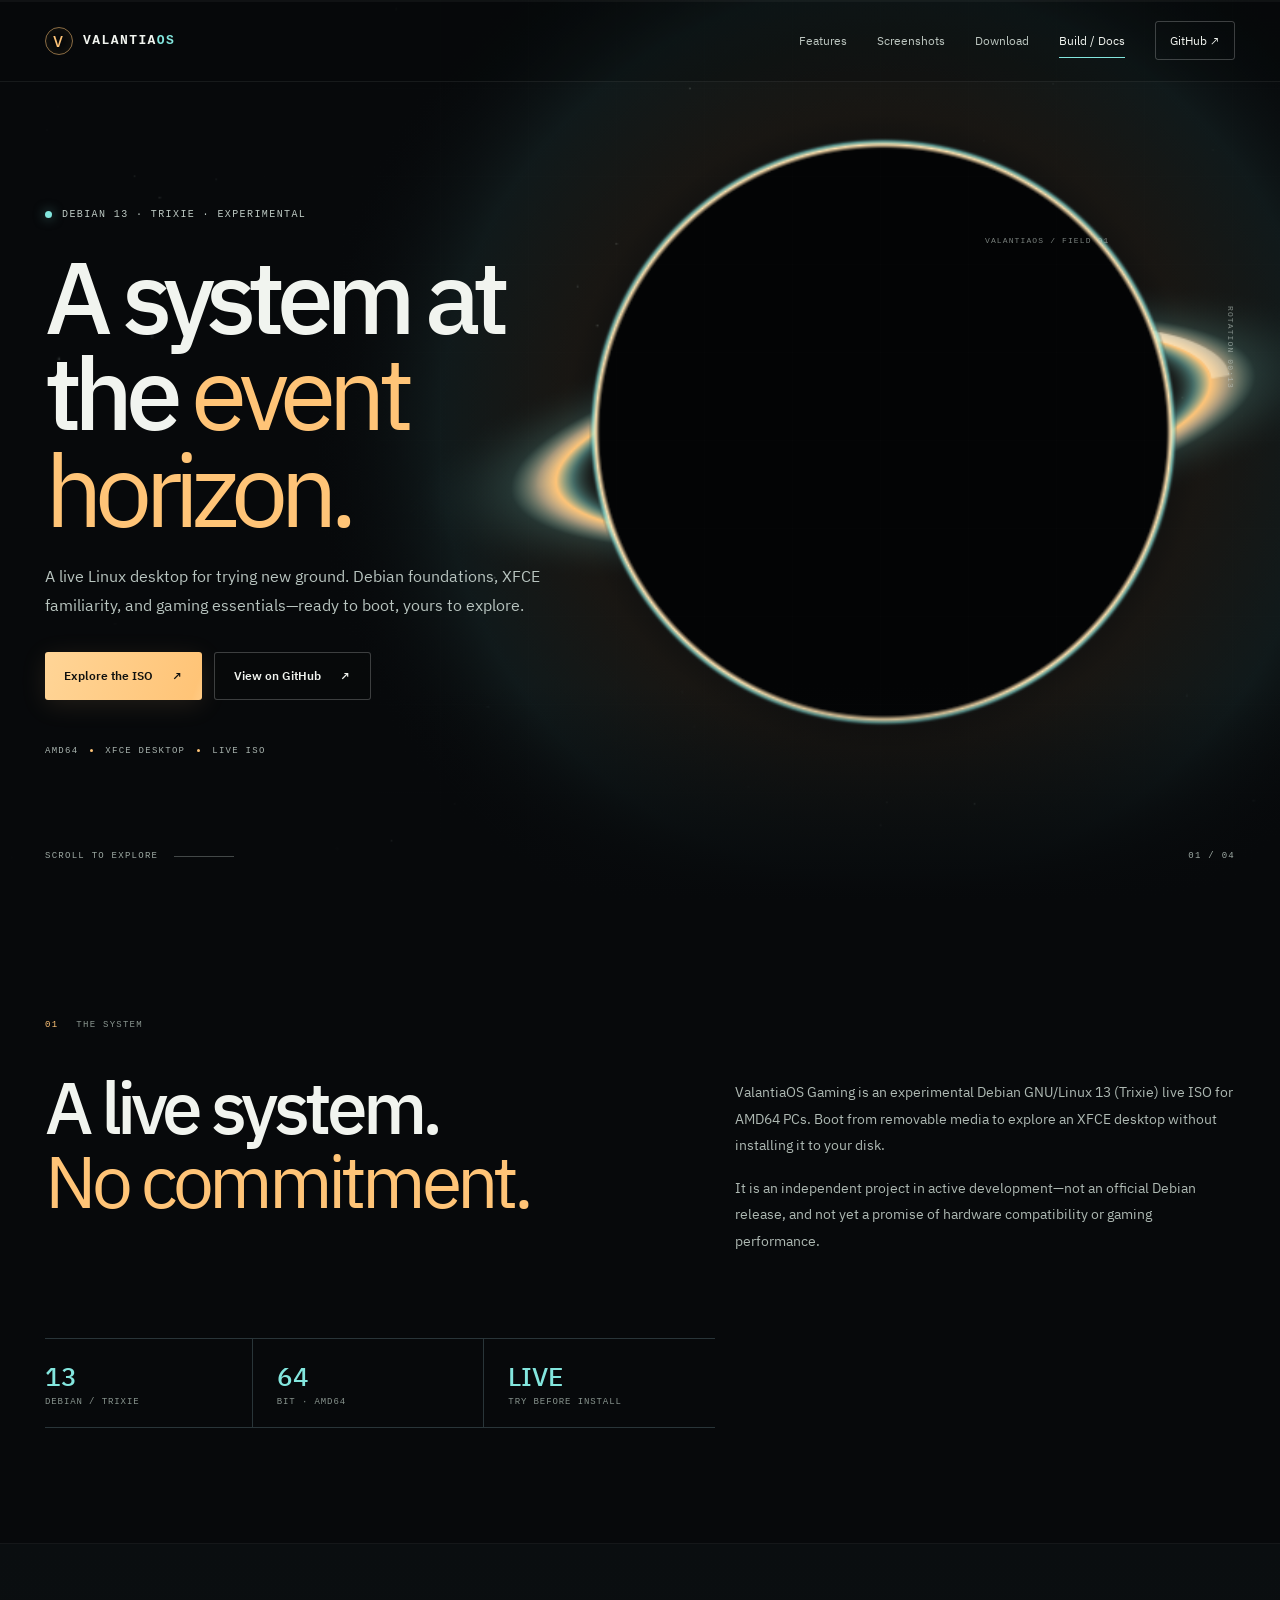
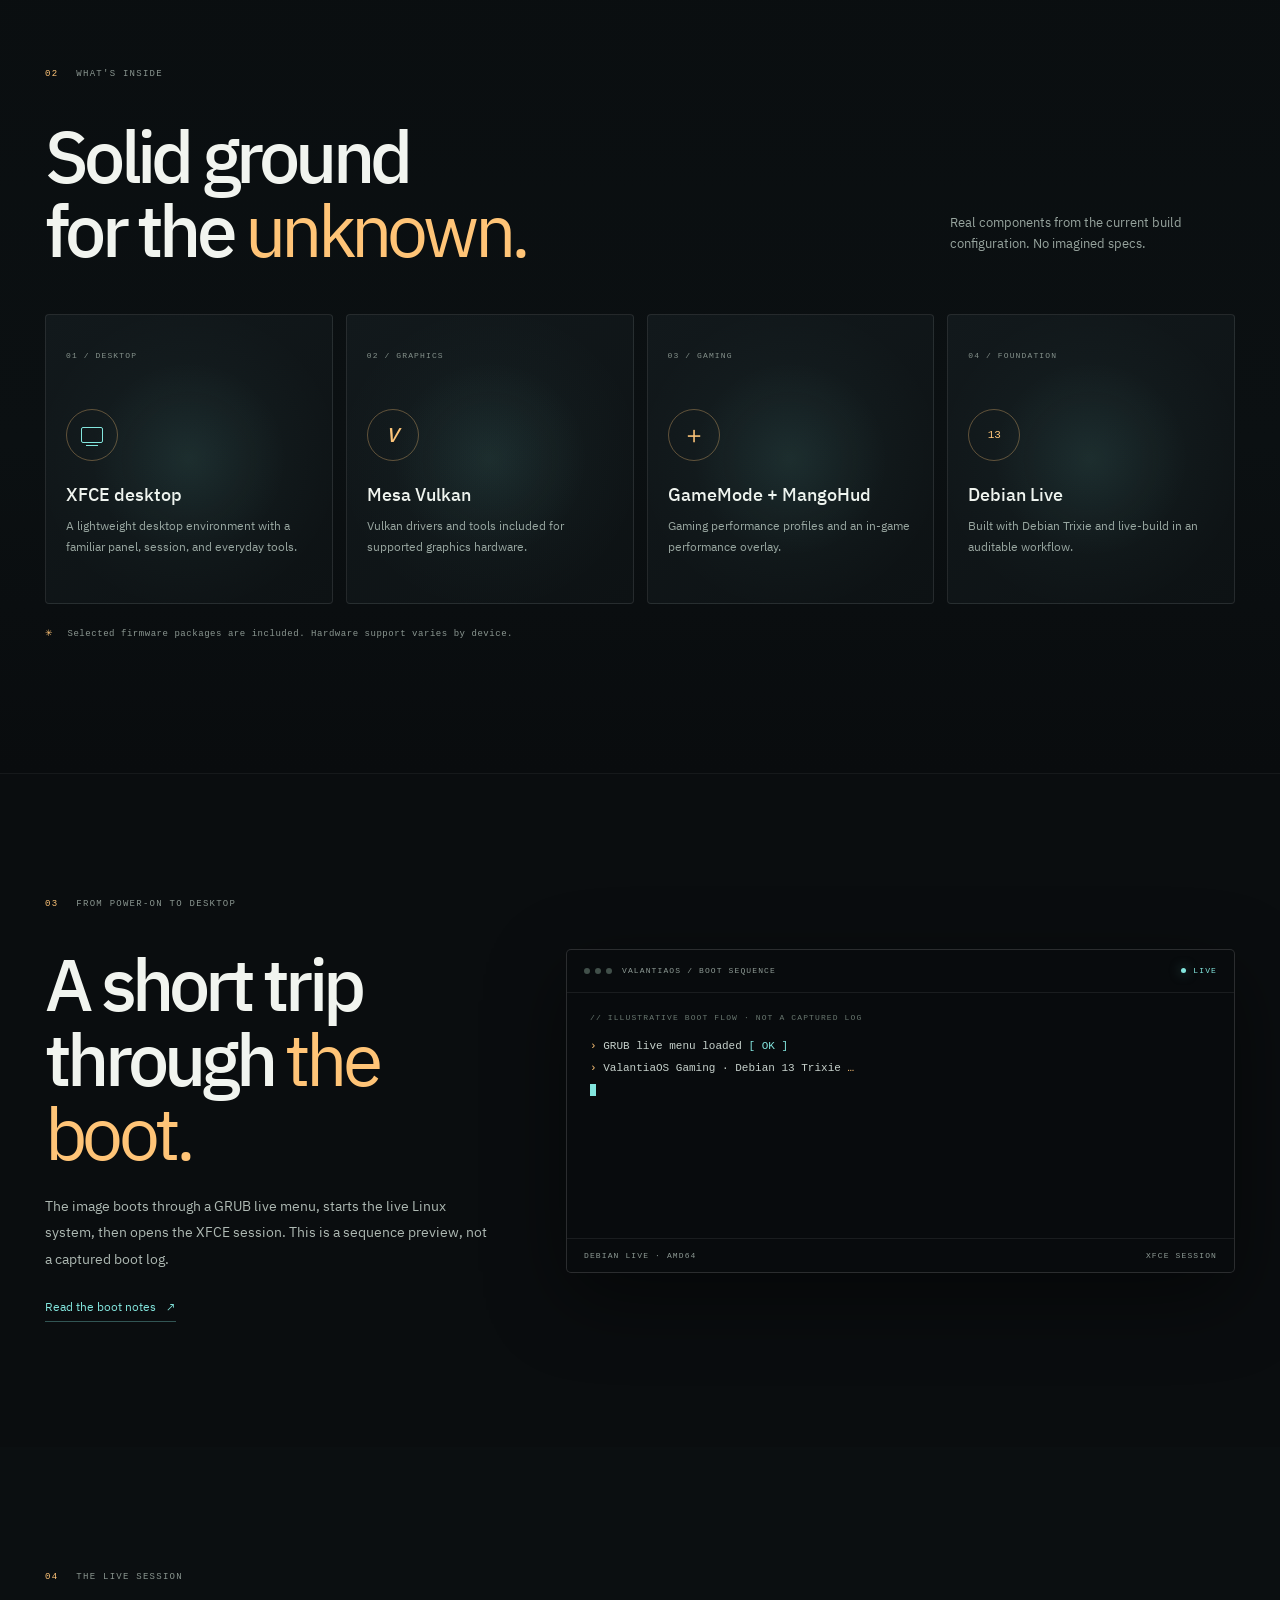
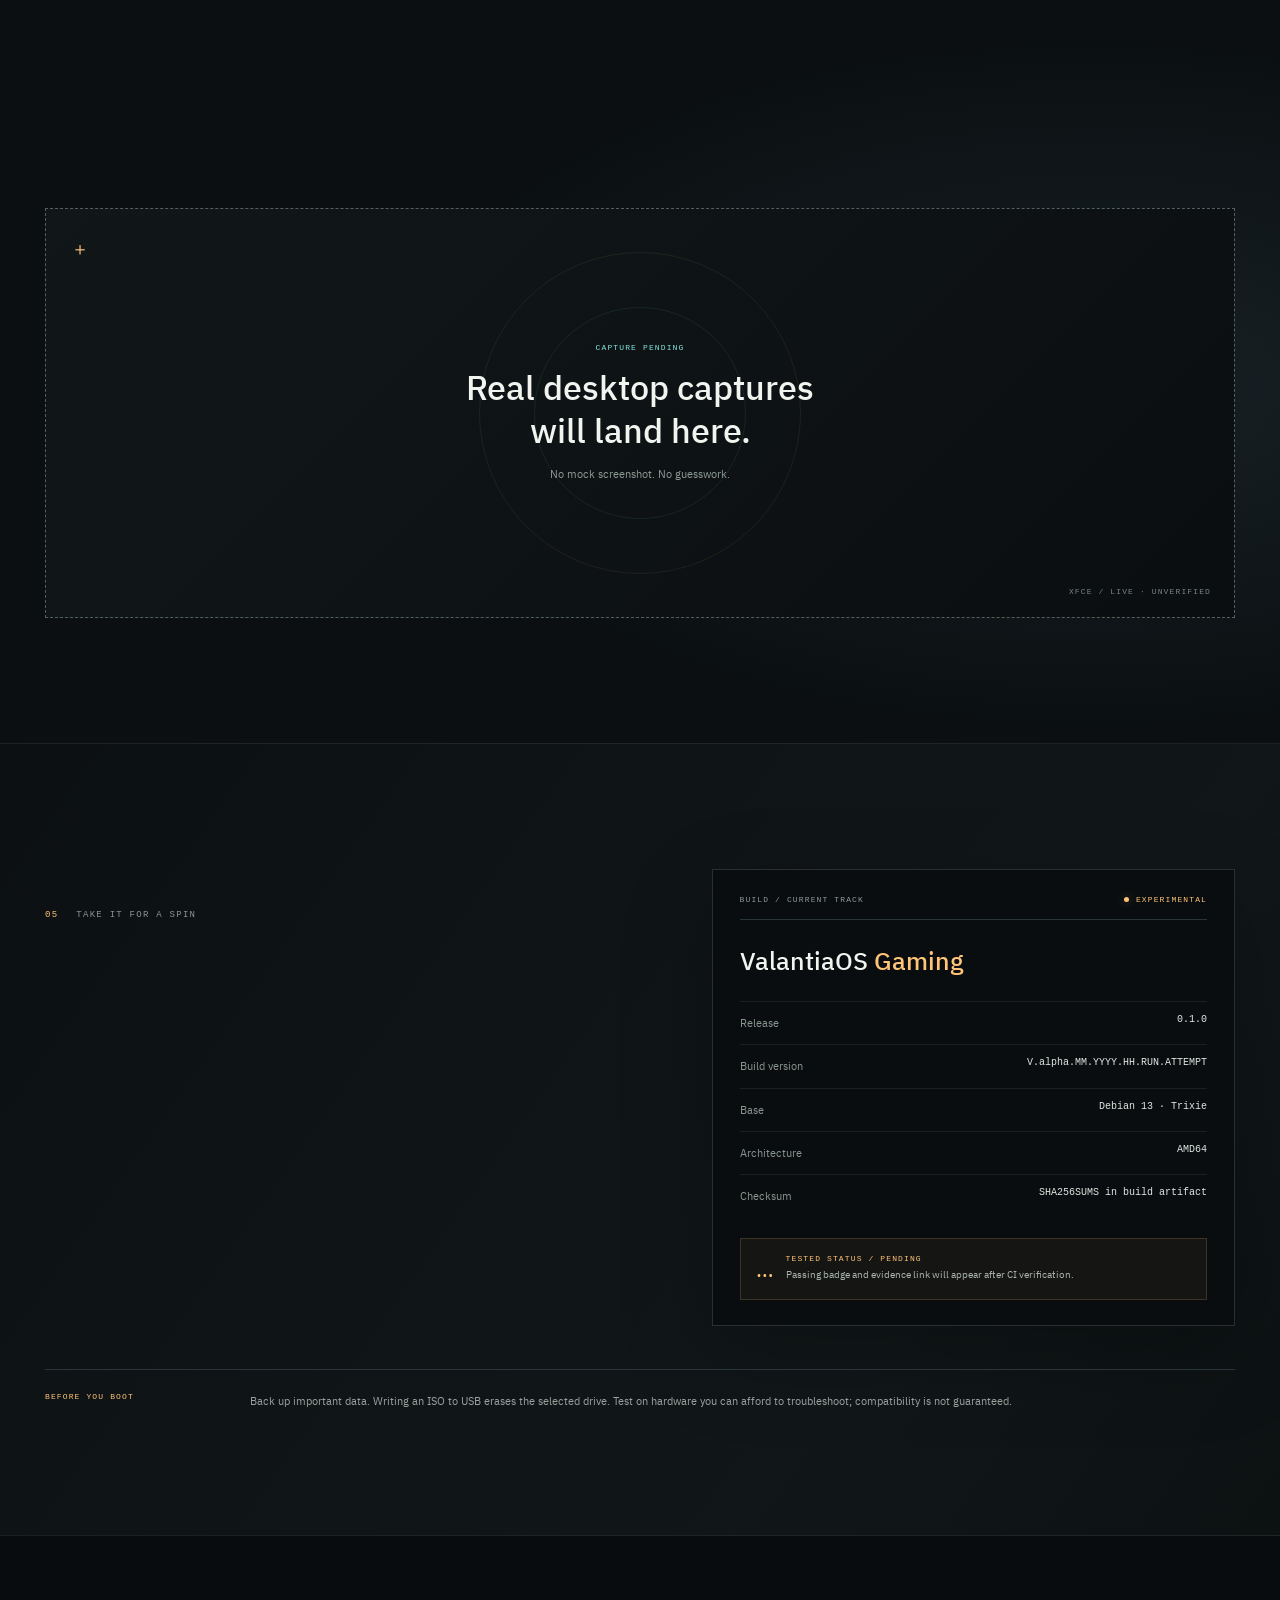
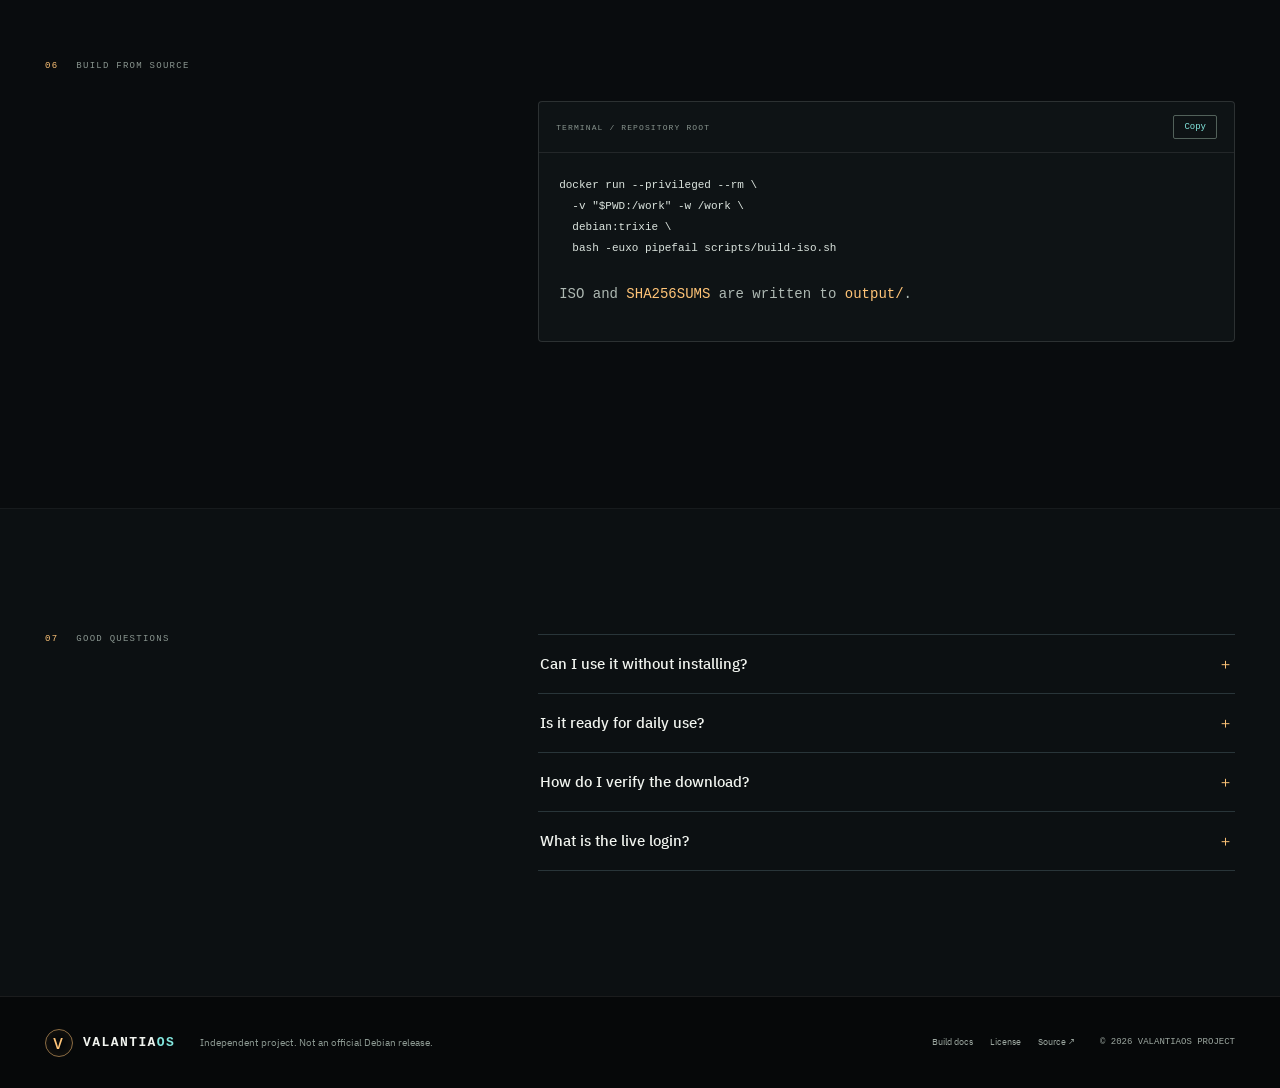
==== commit 4fa23453: "Redesign docs site with cosmic theme Co-Authored-By: Claude Fable 5 <noreply@anthropic.com>" ====
--- a/docs/index.html
+++ b/docs/index.html
@@ -3,99 +3,128 @@
 <head>
   <meta charset="utf-8">
   <meta name="viewport" content="width=device-width, initial-scale=1">
-  <meta name="theme-color" content="#070911">
-  <meta name="description" content="Meet ValantiaOS Gaming: an experimental Debian-based live Linux system for desktop computing and PC gaming.">
-  <title>ValantiaOS — Your system. Your rules.</title>
+  <meta name="theme-color" content="#07090b">
+  <meta name="color-scheme" content="dark">
+  <meta name="description" content="ValantiaOS Gaming is an experimental Debian 13 live ISO for AMD64, with XFCE, Vulkan support, selected firmware, GameMode and MangoHud.">
+  <meta property="og:type" content="website">
+  <meta property="og:title" content="ValantiaOS — Find your horizon">
+  <meta property="og:description" content="An experimental Debian 13 live system for desktop computing and PC gaming.">
+  <meta property="og:image" content="assets/img/valantia-social.svg">
+  <meta name="twitter:card" content="summary_large_image">
+  <meta name="twitter:title" content="ValantiaOS — Find your horizon">
+  <meta name="twitter:description" content="An experimental Debian 13 live system for desktop computing and PC gaming.">
+  <title>ValantiaOS — Find your horizon</title>
   <link rel="icon" href="assets/favicon.svg" type="image/svg+xml">
-  <link rel="stylesheet" href="assets/site.css">
-  <script src="assets/site.js" defer></script>
+  <link rel="stylesheet" href="assets/css/site.css">
+  <script type="module" src="assets/js/main.js"></script>
 </head>
 <body>
   <a class="skip-link" href="#main">Skip to content</a>
-  <header class="site-header">
+  <div class="cursor-glow" aria-hidden="true"></div>
+  <div class="scroll-progress" aria-hidden="true"><span></span></div>
+  <header class="site-header" id="top">
     <div class="header-inner">
-      <a class="brand" href="index.html" aria-label="ValantiaOS home">
-        <span class="brand-mark" aria-hidden="true"><i></i><i></i><i></i></span>
-        <span>Valantia<span class="brand-os">OS</span></span>
-      </a>
-      <button class="menu-toggle" type="button" aria-expanded="false" aria-controls="site-nav" aria-label="Open menu"><span></span><span></span></button>
+      <a class="brand" href="#top" aria-label="ValantiaOS home"><span class="brand-symbol" aria-hidden="true">V</span><span>VALANTIA<span class="brand-os">OS</span></span></a>
+      <button class="menu-toggle" type="button" aria-expanded="false" aria-controls="site-nav" aria-label="Open navigation"><span></span><span></span></button>
       <nav class="site-nav" id="site-nav" aria-label="Main navigation">
-        <a href="#about">About</a>
-        <a href="#features">What's inside</a>
-        <a href="docs.html">Documentation</a>
-        <a class="nav-github" href="https://github.com/ZiumOS/ValantiaOS" target="_blank" rel="noreferrer">GitHub <span aria-hidden="true">↗</span></a>
+        <a href="#features">Features</a><a href="#desktop">Screenshots</a><a href="#download">Download</a><a href="#build">Build / Docs</a>
+        <a class="github-link" href="https://github.com/ZiumOS/ValantiaOS" target="_blank" rel="noopener noreferrer">GitHub <span aria-hidden="true">↗</span></a>
       </nav>
     </div>
   </header>
-
   <main id="main">
-    <section class="hero">
+    <section class="hero" aria-labelledby="hero-title">
+      <canvas class="blackhole-canvas" aria-hidden="true"></canvas>
+      <div class="hero-grid" aria-hidden="true"></div>
       <div class="hero-inner">
         <div class="hero-copy">
-          <p class="eyebrow"><span class="status-dot"></span> Experimental release · 0.1.0</p>
-          <h1>A Linux system<br>that feels <em>like yours.</em></h1>
-          <p class="hero-intro">ValantiaOS Gaming is a Debian-based live system built around a familiar XFCE desktop, useful gaming tools, and room to make it your own.</p>
-          <div class="hero-actions">
-            <a class="button button-primary" href="docs.html#try-it">Get started <span aria-hidden="true">→</span></a>
-            <a class="text-link" href="docs.html">Read the documentation <span aria-hidden="true">↗</span></a>
+          <p class="eyebrow hero-reveal"><span class="live-dot"></span> DEBIAN 13 · TRIXIE · EXPERIMENTAL</p>
+          <h1 id="hero-title" class="hero-reveal delay-1">A system at<br>the <em>event horizon.</em></h1>
+          <p class="hero-lede hero-reveal delay-2">A live Linux desktop for trying new ground. Debian foundations, XFCE familiarity, and gaming essentials—ready to boot, yours to explore.</p>
+          <div class="hero-actions hero-reveal delay-3">
+            <a class="button button-primary magnetic" href="#download">Explore the ISO <span aria-hidden="true">↗</span></a>
+            <a class="button button-quiet" href="https://github.com/ZiumOS/ValantiaOS" target="_blank" rel="noopener noreferrer">View on GitHub <span aria-hidden="true">↗</span></a>
           </div>
-          <p class="hero-note">A work in progress. Not an official Debian release.</p>
+          <div class="hero-meta hero-reveal delay-3"><span>AMD64</span><i></i><span>XFCE DESKTOP</span><i></i><span>LIVE ISO</span></div>
         </div>
-        <div class="hero-art" aria-label="Illustration of the ValantiaOS live desktop">
-          <div class="art-caption"><span>VALANTIAOS / LIVE SESSION</span><span>01 — 04</span></div>
-          <div class="desktop-frame">
-            <div class="desktop-top"><span class="desktop-brand"><b>V</b> ValantiaOS</span><span>THU, 10:42 <i class="wifi-icon">◔</i></span></div>
-            <div class="desktop-content">
-              <div class="desktop-sidebar"><span class="side-active">▦</span><span>◫</span><span>⌕</span><span>⚙</span></div>
-              <div class="desktop-window">
-                <div class="window-head"><span>Welcome to ValantiaOS</span><span>—　□　×</span></div>
-                <div class="window-body">
-                  <div class="window-emblem">V</div>
-                  <div class="window-label">YOUR SYSTEM. YOUR RULES.</div>
-                  <div class="window-title">A good place<br>to get started.</div>
-                  <div class="window-rule"></div>
-                  <div class="window-links"><span>Explore your desktop <b>↗</b></span><span>Read the guide <b>↗</b></span></div>
-                </div>
-              </div>
-            </div>
-            <div class="desktop-dock"><span>◉</span><span>▣</span><span>◈</span><span>▧</span><span>◌</span></div>
-          </div>
-          <div class="art-foot"><span>BUILT ON DEBIAN 13 · TRIXIE</span><span>DESKTOP / XFCE</span></div>
-          <span class="art-index" aria-hidden="true">V.</span>
-        </div>
+        <div class="hero-orbit-label" aria-hidden="true"><span>VALANTIAOS / FIELD 01</span><span>ROTATION 00:13</span></div>
       </div>
-      <div class="hero-bottom"><span>OPEN SOURCE, BUILT IN THE OPEN</span><a href="#about">SCROLL TO EXPLORE <span aria-hidden="true">↓</span></a></div>
+      <a class="scroll-cue" href="#about"><span>SCROLL TO EXPLORE</span><i aria-hidden="true"></i></a>
+      <div class="hero-index" aria-hidden="true">01 / 04</div>
     </section>
 
-    <section class="intro-section section-wrap" id="about">
-      <div class="section-kicker"><span>01</span><span>THE IDEA</span></div>
+    <section class="intro section-shell" id="about">
+      <div class="section-label reveal"><span>01</span><span>THE SYSTEM</span></div>
       <div class="intro-grid">
-        <h2>Less setup.<br><em>More possibility.</em></h2>
-        <div class="intro-text"><p>ValantiaOS brings together a Debian base, an approachable XFCE desktop, and a handful of gaming essentials in a bootable live environment.</p><p>Try it without installing. Look around. See what works on your hardware. This is an experimental project, and every release is a step in the process—not a promise that every machine is supported.</p><a class="inline-link" href="docs.html#project-status">Understand the project status <span aria-hidden="true">↗</span></a></div>
+        <h2 class="display reveal">A live system.<br><em>No commitment.</em></h2>
+        <div class="intro-copy reveal"><p>ValantiaOS Gaming is an experimental Debian GNU/Linux 13 (Trixie) live ISO for AMD64 PCs. Boot from removable media to explore an XFCE desktop without installing it to your disk.</p><p>It is an independent project in active development—not an official Debian release, and not yet a promise of hardware compatibility or gaming performance.</p></div>
+      </div>
+      <div class="stat-line reveal"><div><strong data-count="13">13</strong><span>DEBIAN / TRIXIE</span></div><div><strong data-count="64">64</strong><span>BIT · AMD64</span></div><div><strong>LIVE</strong><span>TRY BEFORE INSTALL</span></div></div>
+    </section>
+
+    <section class="features section-pad" id="features">
+      <div class="section-shell">
+        <div class="section-label reveal"><span>02</span><span>WHAT'S INSIDE</span></div>
+        <div class="section-heading reveal"><h2 class="display">Solid ground<br>for the <em>unknown.</em></h2><p>Real components from the current build configuration. No imagined specs.</p></div>
+        <div class="feature-grid">
+          <article class="feature-card" data-tilt><span class="card-index">01 / DESKTOP</span><div class="feature-icon icon-window" aria-hidden="true"><i></i><i></i></div><h3>XFCE desktop</h3><p>A lightweight desktop environment with a familiar panel, session, and everyday tools.</p><span class="card-glint" aria-hidden="true"></span></article>
+          <article class="feature-card" data-tilt><span class="card-index">02 / GRAPHICS</span><div class="feature-icon icon-vulkan" aria-hidden="true">V</div><h3>Mesa Vulkan</h3><p>Vulkan drivers and tools included for supported graphics hardware.</p><span class="card-glint" aria-hidden="true"></span></article>
+          <article class="feature-card" data-tilt><span class="card-index">03 / GAMING</span><div class="feature-icon icon-game" aria-hidden="true">＋</div><h3>GameMode + MangoHud</h3><p>Gaming performance profiles and an in-game performance overlay.</p><span class="card-glint" aria-hidden="true"></span></article>
+          <article class="feature-card" data-tilt><span class="card-index">04 / FOUNDATION</span><div class="feature-icon icon-debian" aria-hidden="true">13</div><h3>Debian Live</h3><p>Built with Debian Trixie and live-build in an auditable workflow.</p><span class="card-glint" aria-hidden="true"></span></article>
+        </div>
+        <p class="features-footnote reveal"><span aria-hidden="true">✳</span> Selected firmware packages are included. Hardware support varies by device.</p>
       </div>
     </section>
 
-    <section class="features-section" id="features">
-      <div class="section-wrap">
-        <div class="section-kicker"><span>02</span><span>WHAT'S INSIDE</span></div>
-        <div class="features-heading"><h2>A practical starting point.</h2><p>Familiar foundations, selected for a first boot that feels ready to explore.</p></div>
-        <div class="feature-list">
-          <article class="feature-row"><span class="feature-number">01</span><div class="feature-symbol symbol-desktop" aria-hidden="true"><span></span><span></span></div><div class="feature-copy"><h3>XFCE desktop</h3><p>A lightweight, established desktop environment with a straightforward layout.</p></div><span class="feature-meta">DESKTOP</span></article>
-          <article class="feature-row"><span class="feature-number">02</span><div class="feature-symbol symbol-vulkan" aria-hidden="true">V</div><div class="feature-copy"><h3>Graphics foundations</h3><p>Mesa Vulkan support and selected firmware packages for supported hardware.</p></div><span class="feature-meta">GRAPHICS</span></article>
-          <article class="feature-row"><span class="feature-number">03</span><div class="feature-symbol symbol-gaming" aria-hidden="true"><span>＋</span><span>●</span></div><div class="feature-copy"><h3>Useful gaming tools</h3><p>GameMode for performance profiles and MangoHud for an in-game overlay.</p></div><span class="feature-meta">GAMING</span></article>
-          <article class="feature-row"><span class="feature-number">04</span><div class="feature-symbol symbol-debian" aria-hidden="true">13</div><div class="feature-copy"><h3>Debian Trixie base</h3><p>Built with Debian Live and live-build for an auditable, familiar foundation.</p></div><span class="feature-meta">FOUNDATION</span></article>
+    <section class="boot-section section-pad" id="boot">
+      <div class="section-shell boot-grid">
+        <div class="boot-copy"><div class="section-label reveal"><span>03</span><span>FROM POWER-ON TO DESKTOP</span></div><h2 class="display reveal">A short trip<br>through <em>the boot.</em></h2><p class="reveal">The image boots through a GRUB live menu, starts the live Linux system, then opens the XFCE session. This is a sequence preview, not a captured boot log.</p><a class="inline-link reveal" href="docs.html#boot-flow">Read the boot notes <span aria-hidden="true">↗</span></a></div>
+        <div class="terminal reveal" aria-label="Animated illustration of the ValantiaOS boot stages">
+          <div class="terminal-bar"><div class="terminal-lights" aria-hidden="true"><i></i><i></i><i></i></div><span>VALANTIAOS / BOOT SEQUENCE</span><span class="terminal-live"><i></i> LIVE</span></div>
+          <div class="terminal-screen"><p class="terminal-caption">// ILLUSTRATIVE BOOT FLOW · NOT A CAPTURED LOG</p><ol class="boot-lines" aria-hidden="true"></ol><span class="terminal-cursor" aria-hidden="true"></span></div>
+          <div class="terminal-foot"><span>DEBIAN LIVE · AMD64</span><span>XFCE SESSION</span></div>
         </div>
       </div>
     </section>
 
-    <section class="spec-section section-wrap">
-      <div class="spec-intro"><div class="section-kicker"><span>03</span><span>AT A GLANCE</span></div><h2>Know what<br>you’re trying.</h2><p>Early releases are for exploration and feedback. Check the notes before you put it on a machine you depend on.</p><a class="inline-link" href="docs.html#project-status">Read testing notes <span aria-hidden="true">↗</span></a></div>
-      <dl class="spec-table"><div><dt>Release</dt><dd>0.1.0 · Experimental</dd></div><div><dt>Base</dt><dd>Debian GNU/Linux 13 (Trixie)</dd></div><div><dt>Architecture</dt><dd>AMD64</dd></div><div><dt>Desktop</dt><dd>XFCE</dd></div><div><dt>Kernel</dt><dd>Debian-provided</dd></div><div><dt>Build</dt><dd>live-build · GitHub Actions</dd></div></dl>
+    <section class="desktop-section section-pad" id="desktop">
+      <div class="section-shell">
+        <div class="section-label reveal"><span>04</span><span>THE LIVE SESSION</span></div>
+        <div class="desktop-intro reveal"><h2 class="display">The view from<br><em>the other side.</em></h2><p>We don't have verified desktop screenshots to show yet. This space is reserved for real captures from the tested ISO.</p></div>
+        <!-- TODO: Replace this explicit placeholder with genuine QEMU/physical-machine screenshots after visual verification. -->
+        <div class="screenshot-placeholder reveal" role="img" aria-label="Placeholder: verified ValantiaOS desktop screenshots will be added after testing">
+          <div class="placeholder-cross" aria-hidden="true">＋</div><div><span>CAPTURE PENDING</span><strong>Real desktop captures<br>will land here.</strong><small>No mock screenshot. No guesswork.</small></div><div class="placeholder-coordinates" aria-hidden="true">XFCE / LIVE · UNVERIFIED</div>
+        </div>
+      </div>
     </section>
 
-    <section class="cta-section" id="try-it"><div class="cta-inner"><div class="section-kicker"><span>04</span><span>TAKE A CLOSER LOOK</span></div><div class="cta-grid"><div><h2>Curious?<br><em>Start here.</em></h2><p>Read how the live session works, build the ISO yourself, or browse the project source.</p></div><div class="cta-links"><a href="docs.html#try-it"><span class="cta-num">01</span><span><b>Getting started</b><small>What to expect from the live ISO</small></span><span class="cta-arrow">↗</span></a><a href="docs.html#build"><span class="cta-num">02</span><span><b>Build from source</b><small>Reproducible steps for contributors</small></span><span class="cta-arrow">↗</span></a><a href="https://github.com/ZiumOS/ValantiaOS" target="_blank" rel="noreferrer"><span class="cta-num">03</span><span><b>Explore on GitHub</b><small>Source, issues, and project activity</small></span><span class="cta-arrow">↗</span></a></div></div></div></section>
+    <section class="download-section section-pad" id="download">
+      <div class="section-shell download-grid">
+        <div><div class="section-label reveal"><span>05</span><span>TAKE IT FOR A SPIN</span></div><h2 class="display reveal">Step beyond<br><em>the threshold.</em></h2><p class="download-copy reveal">Current project release is experimental 0.1.0. Download the latest successful build artifact from GitHub Actions; artifacts expire according to workflow retention.</p><a class="button button-primary magnetic reveal" href="https://github.com/ZiumOS/ValantiaOS/actions/workflows/build-iso.yml" target="_blank" rel="noopener noreferrer">Find latest ISO artifact <span aria-hidden="true">↗</span></a></div>
+        <div class="release-card reveal"><div class="release-top"><span>BUILD / CURRENT TRACK</span><span class="release-status"><i></i> EXPERIMENTAL</span></div><div class="release-name">ValantiaOS <em>Gaming</em></div><dl><div><dt>Release</dt><dd>0.1.0</dd></div><div><dt>Build version</dt><dd>V.alpha.MM.YYYY.HH.RUN.ATTEMPT</dd></div><div><dt>Base</dt><dd>Debian 13 · Trixie</dd></div><div><dt>Architecture</dt><dd>AMD64</dd></div><div><dt>Checksum</dt><dd>SHA256SUMS in build artifact</dd></div></dl><div class="tested-placeholder"><span class="tested-mark" aria-hidden="true">…</span><span><b>TESTED STATUS / PENDING</b><small>Passing badge and evidence link will appear after CI verification.</small></span></div></div>
+      </div>
+      <div class="section-shell safety-note reveal"><span>BEFORE YOU BOOT</span><p>Back up important data. Writing an ISO to USB erases the selected drive. Test on hardware you can afford to troubleshoot; compatibility is not guaranteed.</p></div>
+    </section>
+
+    <section class="build-section section-pad" id="build">
+      <div class="section-shell build-grid">
+        <div><div class="section-label reveal"><span>06</span><span>BUILD FROM SOURCE</span></div><h2 class="display reveal">Make it<br><em>your own.</em></h2><p class="reveal">CI builds inside Debian Trixie with live-build. Local builds need Docker with privileged-container support and network access.</p><a class="inline-link reveal" href="docs.html#build">Full build guide <span aria-hidden="true">↗</span></a></div>
+        <div class="code-panel reveal"><div class="code-heading"><span>TERMINAL / REPOSITORY ROOT</span><button class="copy-button" type="button" data-copy="build-command">Copy</button></div><pre><code id="build-command">docker run --privileged --rm \
+  -v "$PWD:/work" -w /work \
+  debian:trixie \
+  bash -euxo pipefail scripts/build-iso.sh</code></pre><p>ISO and <code>SHA256SUMS</code> are written to <code>output/</code>.</p></div>
+      </div>
+    </section>
+
+    <section class="faq-section section-pad" id="faq">
+      <div class="section-shell faq-grid"><div><div class="section-label reveal"><span>07</span><span>GOOD QUESTIONS</span></div><h2 class="display reveal">Before you<br><em>cross over.</em></h2></div><div class="faq-list reveal">
+        <details><summary>Can I use it without installing? <span aria-hidden="true">＋</span></summary><p>Yes. ValantiaOS is a live ISO. Boot from USB to try the environment; writing that USB erases its selected contents.</p></details>
+        <details><summary>Is it ready for daily use? <span aria-hidden="true">＋</span></summary><p>No stability or hardware compatibility guarantees. It is an experimental project; avoid relying on it for important work or data.</p></details>
+        <details><summary>How do I verify the download? <span aria-hidden="true">＋</span></summary><p>Download the SHA256SUMS file included with the same GitHub Actions artifact and verify the ISO against it before writing the image.</p></details>
+        <details><summary>What is the live login? <span aria-hidden="true">＋</span></summary><p>Current live session uses username <code>user</code>, password <code>live</code>, and passwordless sudo. Live-only credentials; do not reuse on an installed or network-facing system.</p></details>
+      </div></div>
+    </section>
   </main>
-
-  <footer class="site-footer"><div class="footer-inner"><a class="brand footer-brand" href="index.html"><span class="brand-mark" aria-hidden="true"><i></i><i></i><i></i></span><span>Valantia<span class="brand-os">OS</span></span></a><p>Independent project. Not affiliated with Debian.</p><div class="footer-links"><a href="docs.html">Documentation</a><a href="https://github.com/ZiumOS/ValantiaOS" target="_blank" rel="noreferrer">GitHub ↗</a></div><span class="copyright">© 2025 VALANTIAOS PROJECT</span></div></footer>
+  <footer class="site-footer"><div class="footer-shell"><a class="brand" href="#top"><span class="brand-symbol" aria-hidden="true">V</span><span>VALANTIA<span class="brand-os">OS</span></span></a><p>Independent project. Not an official Debian release.</p><nav aria-label="Footer"><a href="docs.html">Build docs</a><a href="https://github.com/ZiumOS/ValantiaOS/blob/web/LICENSE" target="_blank" rel="noopener noreferrer">License</a><a href="https://github.com/ZiumOS/ValantiaOS" target="_blank" rel="noopener noreferrer">Source ↗</a></nav><small>© <span class="copyright-year">2026</span> VALANTIAOS PROJECT</small></div></footer>
 </body>
 </html>
--- a/docs/assets/css/site.css
+++ b/docs/assets/css/site.css
@@ -0,0 +1,13 @@
+@font-face{font-family:'IBM Plex Sans';src:url('../fonts/ibm-plex-sans-regular.woff2') format('woff2');font-weight:400;font-display:swap}@font-face{font-family:'IBM Plex Sans';src:url('../fonts/ibm-plex-sans-medium.woff2') format('woff2');font-weight:500;font-display:swap}@font-face{font-family:'IBM Plex Sans';src:url('../fonts/ibm-plex-sans-semibold.woff2') format('woff2');font-weight:600;font-display:swap}@font-face{font-family:'IBM Plex Sans';src:url('../fonts/ibm-plex-sans-bold.woff2') format('woff2');font-weight:700;font-display:swap}:root{color-scheme:dark;--night:#07090b;--deep:#0b1013;--panel:#10171b;--panel2:#141e22;--ink:#f1f4ef;--muted:#a3aeaa;--line:#293539;--amber:#ffc477;--cyan:#83e6de;--display:'IBM Plex Sans',Cantarell,system-ui,sans-serif;--body:'IBM Plex Sans',Cantarell,system-ui,sans-serif;--mono:ui-monospace,monospace;--max:1190px}*{box-sizing:border-box}html{scroll-behavior:smooth;scroll-padding-top:90px}body{margin:0;background:var(--night);color:var(--ink);font:400 16px/1.65 var(--body);-webkit-font-smoothing:antialiased}a{color:inherit}button{font:inherit}a,button,summary{-webkit-tap-highlight-color:transparent}a:focus-visible,button:focus-visible,summary:focus-visible{outline:2px solid var(--cyan);outline-offset:4px}.skip-link{position:fixed;z-index:40;top:-70px;left:14px;padding:11px 16px;background:var(--cyan);color:#061011;font-weight:700}.skip-link:focus{top:12px}.page-intro{position:fixed;z-index:35;inset:0;display:flex;align-items:center;justify-content:center;gap:20px;background:#07090b;color:var(--ink);font:10px var(--mono);letter-spacing:.2em;animation:intro-out .45s ease 1.3s forwards}.page-intro i{width:45px;height:1px;background:var(--amber);animation:intro-line .8s ease both}.page-intro button{border:0;background:transparent;color:var(--cyan);font:9px var(--mono);letter-spacing:.1em;cursor:pointer}.page-intro.is-gone{pointer-events:none;animation:intro-out .35s ease forwards}.cursor-glow{position:fixed;z-index:0;inset:0;pointer-events:none;background:radial-gradient(260px circle at var(--x,-400px) var(--y,-400px),#83e6de0b,transparent 72%)}.scroll-progress{position:fixed;top:0;left:0;width:100%;height:2px;z-index:30;background:#ffffff0a}.scroll-progress span{display:block;width:100%;height:100%;background:linear-gradient(90deg,var(--amber),var(--cyan));transform:scaleX(0);transform-origin:left}.site-header{height:82px;position:fixed;z-index:20;inset:0 0 auto;border-bottom:1px solid #ffffff12;background:#07090b44;transition:height .3s,background .3s,backdrop-filter .3s}.site-header.is-scrolled{height:66px;background:#07090be8;backdrop-filter:blur(16px)}.header-inner,.section-shell{width:min(var(--max),calc(100% - 56px));margin-inline:auto}.header-inner{height:100%;display:flex;align-items:center;justify-content:space-between}.brand{display:flex;align-items:center;gap:10px;text-decoration:none;font:600 13px var(--mono);letter-spacing:.11em}.brand-symbol{width:28px;height:28px;display:grid;place-items:center;border:1px solid #ffc47788;border-radius:50%;color:var(--amber);font:500 16px var(--display);box-shadow:inset 0 0 12px #ffc47714}.brand-os{color:var(--cyan)}.site-nav{display:flex;align-items:center;gap:30px}.site-nav>a{color:#bdc7c1;text-decoration:none;font-size:12px;position:relative;transition:color .2s}.site-nav>a:not(.github-link):after{content:"";position:absolute;height:1px;bottom:-8px;left:0;right:100%;background:var(--cyan);transition:right .25s}.site-nav>a:hover,.site-nav>a.is-active{color:var(--ink)}.site-nav>a:hover:after,.site-nav>a.is-active:after{right:0}.site-nav .github-link{border:1px solid #ffffff38;border-radius:3px;padding:9px 14px;color:var(--ink);transition:background .2s,border-color .2s}.github-link:hover{background:#ffffff0b;border-color:var(--cyan)}.menu-toggle{display:none}.hero{height:max(720px,100svh);min-height:680px;position:relative;isolation:isolate;overflow:hidden;display:flex;align-items:center;background:radial-gradient(ellipse at 72% 48%,#192329 0,#0c1114 34%,#07090b 74%)}.blackhole-canvas,.hero-grid{position:absolute;inset:0;width:100%;height:100%;z-index:-1}.hero-grid{opacity:.16;background-image:linear-gradient(#a4b6ae10 1px,transparent 1px),linear-gradient(90deg,#a4b6ae10 1px,transparent 1px);background-size:88px 88px;mask-image:linear-gradient(90deg,transparent,#000 50%,#000)}.hero:after{content:"";position:absolute;z-index:-1;inset:auto 0 0;height:24%;background:linear-gradient(transparent,var(--night));pointer-events:none}.hero-inner{width:min(var(--max),calc(100% - 56px));margin:0 auto;padding-top:55px;position:relative;z-index:1}.hero-copy{width:min(610px,58%);position:relative;z-index:2}.eyebrow,.section-label,.hero-meta,.hero-orbit-label,.hero-index,.scroll-cue,.card-index,.features-footnote,.terminal-bar,.terminal-caption,.terminal-foot,.screenshot-placeholder>div>span,.placeholder-coordinates,.release-top,.tested-placeholder b,.code-heading,.safety-note>span{font:10px var(--mono);letter-spacing:.14em}.eyebrow{color:#bcc8c2;display:flex;align-items:center;gap:10px}.live-dot,.terminal-live i,.release-status i{width:7px;height:7px;display:inline-block;border-radius:50%;background:var(--cyan);box-shadow:0 0 12px #83e6de88;animation:signal 2.6s ease-in-out infinite}.hero h1{font:500 clamp(56px,8vw,112px)/.94 var(--display);letter-spacing:-.075em;margin:28px 0 25px}.hero h1 em,.display em{color:var(--amber);font-style:normal;font-weight:400}.hero-lede{max-width:500px;color:#b8c4bf;font-size:16px;line-height:1.85}.hero-actions{display:flex;gap:12px;align-items:center;margin-top:31px}.button{min-height:48px;display:inline-flex;justify-content:center;align-items:center;gap:19px;padding:0 19px;border-radius:3px;text-decoration:none;font-size:12px;font-weight:600;transition:transform .24s,box-shadow .24s,border-color .24s,background .24s;will-change:transform}.button-primary{position:relative;overflow:hidden;color:#10110f;background:linear-gradient(110deg,#ffd597,var(--amber) 45%,#ffe4b7 60%,var(--amber));background-size:220% 100%;box-shadow:0 5px 26px #ffc4771d;animation:amber-glow 5s ease-in-out infinite}.button-primary:hover{box-shadow:0 8px 36px #ffc47749;transform:translateY(-2px)}.button-quiet{border:1px solid #ffffff38;color:var(--ink);background:#080b0c63}.button-quiet:hover{border-color:var(--cyan);transform:translateY(-2px)}.hero-meta{display:flex;align-items:center;gap:12px;margin-top:46px;color:#a8b3ae;font-size:9px}.hero-meta i{width:3px;height:3px;border-radius:50%;background:var(--amber)}.hero-orbit-label{position:absolute;right:0;top:15%;width:250px;display:flex;justify-content:space-between;color:#c0cbc4a0;font-size:8px}.hero-orbit-label span:last-child{writing-mode:vertical-rl;transform:translateY(70px)}.scroll-cue{position:absolute;bottom:39px;left:max(28px,calc((100% - var(--max))/2));display:flex;align-items:center;gap:16px;text-decoration:none;color:#9da9a3;font-size:9px}.scroll-cue i{width:60px;height:1px;background:#9da9a366;position:relative;overflow:hidden}.scroll-cue i:after{content:"";position:absolute;inset:0;background:var(--cyan);transform:translateX(-100%);animation:line-travel 2s ease-in-out infinite}.hero-index{position:absolute;right:max(28px,calc((100% - var(--max))/2));bottom:39px;color:#9da9a3;font-size:9px}.hero-reveal{opacity:0;transform:translateY(17px);animation:hero-in .8s cubic-bezier(.2,.7,.2,1) forwards}.delay-1{animation-delay:.12s}.delay-2{animation-delay:.24s}.delay-3{animation-delay:.36s}.section-shell{position:relative}.section-pad{padding:125px 0}.intro{padding-top:120px;padding-bottom:115px}.section-label{display:flex;gap:18px;color:#89958f;font-size:9px}.section-label span:first-child{color:var(--amber)}.intro-grid{display:grid;grid-template-columns:1fr .82fr;gap:80px;margin-top:40px}.display{font:500 clamp(42px,6vw,73px)/1.02 var(--display);letter-spacing:-.065em;margin:0}.intro-copy{max-width:510px;padding-top:9px}.intro-copy p,.boot-copy>p,.desktop-intro>p,.download-copy,.build-grid>div>p{font-size:14px;line-height:1.9;color:#aeb9b3;margin:0 0 16px}.stat-line{display:flex;gap:0;margin-top:67px;border-top:1px solid var(--line);border-bottom:1px solid var(--line);max-width:670px}.stat-line>div{flex:1;padding:20px 24px;border-right:1px solid var(--line);display:flex;flex-direction:column;gap:4px}.stat-line>div:first-child{padding-left:0}.stat-line>div:last-child{border:0}.stat-line strong{font:500 26px var(--display);color:var(--cyan)}.stat-line span{font:9px var(--mono);letter-spacing:.1em;color:#87938d}.features{background:linear-gradient(180deg,#0a0e10,#0b1012 60%,#090c0e);border-block:1px solid #ffffff0c}.section-heading{display:flex;align-items:end;justify-content:space-between;gap:30px;margin:40px 0 47px}.section-heading p{max-width:285px;color:#97a49e;font-size:13px}.feature-grid{display:grid;grid-template-columns:repeat(4,1fr);gap:13px;perspective:900px}.feature-card{--mx:50%;--my:50%;min-height:290px;position:relative;overflow:hidden;padding:24px 20px;background:radial-gradient(circle at var(--mx) var(--my),#83e6de12,transparent 48%),linear-gradient(145deg,#12191c,#0d1214);border:1px solid #ffffff18;border-radius:4px;transform-style:preserve-3d;transition:transform .25s,border-color .25s,background .3s}.feature-card:hover{border-color:#83e6de55}.card-index{font-size:8px;color:#85918b}.feature-icon{height:52px;width:52px;margin:43px 0 22px;display:grid;place-items:center;border:1px solid #ffc47755;color:var(--amber);border-radius:50%;font:500 20px var(--display)}.icon-window{position:relative}.icon-window i:first-child{width:22px;height:16px;border:1px solid var(--cyan);border-radius:2px}.icon-window i:last-child{position:absolute;width:12px;height:1px;background:var(--cyan);transform:translateY(11px)}.icon-vulkan{font-style:italic}.icon-game{font:24px var(--body)}.icon-debian{font:11px var(--mono)}.feature-card h3{font:500 18px var(--display);margin:0 0 9px}.feature-card p{font-size:12px;line-height:1.75;color:#98a59f;margin:0}.card-glint{position:absolute;inset:0;pointer-events:none;background:radial-gradient(220px circle at var(--mx) var(--my),#83e6de0c,transparent 70%)}.features-footnote{margin-top:24px;color:#8b9791;font-size:9px;letter-spacing:.06em}.features-footnote span{color:var(--amber);margin-right:8px}.boot-section{background:#0a0d0f}.boot-grid{display:grid;grid-template-columns:.8fr 1.2fr;align-items:center;gap:75px}.boot-copy .display{margin:38px 0 22px}.inline-link{display:inline-flex;gap:10px;align-items:center;margin-top:8px;color:var(--cyan);font-size:12px;text-decoration:none;border-bottom:1px solid #83e6de55;padding-bottom:5px;transition:gap .2s}.inline-link:hover{gap:16px}.terminal{overflow:hidden;border:1px solid #ffffff24;border-radius:5px;background:#080b0d;box-shadow:0 25px 80px #0007}.terminal-bar,.terminal-foot{height:43px;padding:0 17px;display:flex;align-items:center;justify-content:space-between;color:#8e9b95;font-size:8px;border-bottom:1px solid #ffffff13}.terminal-lights{display:flex;gap:5px;margin-right:10px}.terminal-lights i{width:6px;height:6px;border-radius:50%;background:#41504a}.terminal-bar>span:nth-child(2){margin-right:auto}.terminal-live{display:flex;align-items:center;gap:7px;color:var(--cyan)}.terminal-live i{width:5px;height:5px}.terminal-screen{min-height:245px;padding:20px 23px 24px;font:11px/2 var(--mono);color:#c6d1cb}.terminal-caption{font-size:8px;color:#697870;margin:0 0 13px}.boot-lines{padding:0;margin:0;list-style:none}.boot-lines li{opacity:0;transform:translateX(-5px);animation:terminal-line .38s ease forwards}.boot-lines li:before{content:'› ';color:var(--amber)}.boot-lines li.is-done:after{content:'  [ OK ]';color:var(--cyan)}.boot-lines li.is-current:after{content:'  …';color:var(--amber);animation:signal 1s infinite}.terminal-cursor{display:inline-block;width:6px;height:12px;background:var(--cyan);vertical-align:middle;animation:signal 1s infinite}.terminal-foot{height:34px;border-top:1px solid #ffffff13;border-bottom:0;font-size:8px}.desktop-section{background:radial-gradient(ellipse at 85% 60%,#172125 0,transparent 46%),#0b0f11}.desktop-intro{display:flex;justify-content:space-between;align-items:end;gap:30px;margin:38px 0 39px}.desktop-intro>p{max-width:380px;margin-bottom:4px}.screenshot-placeholder{min-height:410px;border:1px dashed #53615a;background:linear-gradient(135deg,#111719,#0b0e10);display:grid;place-items:center;position:relative;text-align:center;overflow:hidden}.screenshot-placeholder:before,.screenshot-placeholder:after{content:"";position:absolute;width:210px;height:210px;border:1px solid #83e6de16;border-radius:50%;animation:orbit 22s linear infinite}.screenshot-placeholder:after{width:320px;height:320px;border-color:#ffc47714;animation-direction:reverse}.screenshot-placeholder>div:nth-child(2){position:relative;z-index:1;display:grid;justify-items:center}.screenshot-placeholder>div>span{color:var(--cyan);font-size:8px}.screenshot-placeholder strong{font:500 clamp(23px,3vw,34px)/1.25 var(--display);margin:14px 0}.screenshot-placeholder small{font-size:11px;color:#8e9b94}.placeholder-cross{position:absolute;top:25px;left:25px;color:var(--amber);font-size:18px}.placeholder-coordinates{position:absolute;right:23px;bottom:21px;color:#78857e;font-size:8px}.download-section{background:linear-gradient(125deg,#0c1012,#111719 70%,#0c1112);border-block:1px solid #ffffff10}.download-grid{display:grid;grid-template-columns:1fr .9fr;gap:85px;align-items:center}.download-grid .display{margin:40px 0 23px}.download-copy{max-width:500px;margin-bottom:25px}.release-card{border:1px solid #ffffff24;background:#090d0f;padding:25px 27px;box-shadow:0 30px 80px #0004}.release-top{display:flex;justify-content:space-between;color:#8f9c95;font-size:8px;border-bottom:1px solid var(--line);padding-bottom:15px}.release-status{color:var(--amber);display:flex;align-items:center;gap:7px}.release-status i{background:var(--amber);box-shadow:0 0 10px #ffc47766;width:5px;height:5px}.release-name{font:500 25px var(--display);margin:24px 0}.release-name em{color:var(--amber);font-style:normal}.release-card dl{margin:0}.release-card dl>div{display:flex;justify-content:space-between;gap:16px;padding:12px 0;border-top:1px solid #ffffff13}.release-card dt{color:#89958f;font-size:11px}.release-card dd{margin:0;text-align:right;color:#e0e6e1;font:10px var(--mono)}.tested-placeholder{display:flex;align-items:center;gap:12px;padding:15px;margin-top:21px;background:#ffc4770c;border:1px solid #ffc4772c}.tested-mark{font:22px var(--display);color:var(--amber)}.tested-placeholder b,.tested-placeholder small{display:block}.tested-placeholder b{font-size:8px;color:var(--amber)}.tested-placeholder small{font-size:10px;color:#aab4ae;margin-top:4px}.safety-note{display:grid;grid-template-columns:180px 1fr;gap:25px;margin-top:43px;padding-top:22px;border-top:1px solid var(--line)}.safety-note>span{color:var(--amber);font-size:8px}.safety-note p{font-size:11px;color:#97a39d;margin:0}.build-section{background:#090c0e}.build-grid{display:grid;grid-template-columns:.75fr 1.25fr;gap:75px;align-items:center}.build-grid .display{margin:40px 0 20px}.code-panel{border:1px solid #ffffff20;background:#0e1315;border-radius:4px;overflow:hidden}.code-heading{display:flex;justify-content:space-between;align-items:center;padding:13px 17px;border-bottom:1px solid #ffffff16;color:#89958f;font-size:8px}.copy-button{cursor:pointer;border:1px solid #52615a;color:var(--cyan);background:transparent;border-radius:2px;padding:6px 10px;font:9px var(--mono);transition:background .2s,border-color .2s}.copy-button:hover{background:#83e6de10;border-color:var(--cyan)}.code-panel pre{margin:0;padding:22px 20px;overflow-x:auto;color:#dce5df;font:11px/1.9 var(--mono)}.code-panel pre code{white-space:pre}.code-panel>p{margin:0;padding:0 20px 18px;color:#909c95;font:10px var(--mono)}.code-panel>p code,.faq-list code{color:var(--amber)}.faq-section{background:#0c1012;border-top:1px solid #ffffff0c}.faq-grid{display:grid;grid-template-columns:.75fr 1.25fr;gap:75px}.faq-grid .display{margin-top:38px}.faq-list details{border-bottom:1px solid var(--line)}.faq-list details:first-child{border-top:1px solid var(--line)}.faq-list summary{list-style:none;cursor:pointer;display:flex;justify-content:space-between;gap:20px;padding:19px 2px;font:500 15px var(--display)}.faq-list summary::-webkit-details-marker{display:none}.faq-list summary span{color:var(--amber);transition:transform .25s}.faq-list details[open] summary span{transform:rotate(45deg)}.faq-list details p{margin:0;padding:0 25px 20px 2px;color:#a6b1ab;font-size:12px;line-height:1.8}.site-footer{padding:28px 0;background:#060809;border-top:1px solid #ffffff15}.footer-shell{width:min(var(--max),calc(100% - 56px));margin:auto;display:flex;align-items:center;gap:25px}.footer-shell>p{margin-right:auto;color:#8c9992;font-size:10px}.footer-shell nav{display:flex;gap:17px}.footer-shell nav a,.footer-shell>small{font-size:9px;color:#9ba69f;text-decoration:none}.footer-shell nav a:hover{color:var(--cyan)}.footer-shell>small{font-family:var(--mono)}.reveal{opacity:0;transform:translateY(20px);transition:opacity .7s cubic-bezier(.16,1,.3,1),transform .7s cubic-bezier(.16,1,.3,1);transition-delay:var(--reveal-delay,0ms)}.reveal.is-visible{opacity:1;transform:none}.hero .reveal{opacity:1;transform:none}.docs-hero{position:relative;isolation:isolate;overflow:hidden;padding:190px 0 80px;background:radial-gradient(ellipse at 78% 43%,#1d292c,#090c0e 65%)}.docs-hero:after{content:"";position:absolute;z-index:-1;width:470px;aspect-ratio:1;right:12%;top:48%;transform:translateY(-50%);border-radius:50%;background:radial-gradient(circle,#030405 0 23%,transparent 24%),radial-gradient(ellipse,transparent 35%,#ffc477 38%,#83e6de77 40%,transparent 48%);filter:drop-shadow(0 0 40px #ffc47724)}.docs-hero-inner{position:relative}.docs-hero h1{margin:25px 0;font-size:clamp(50px,8vw,92px)}.docs-hero-inner>p:last-child{color:#b8c4bf;max-width:520px}.docs-layout{display:grid;grid-template-columns:210px minmax(0,750px);gap:70px;padding-top:65px;padding-bottom:100px}.docs-sidebar{position:sticky;top:100px;height:max-content;border-left:1px solid var(--line);padding-left:17px}.docs-sidebar a{display:block;padding:8px 0;text-decoration:none;font-size:11px;color:#9aa69f;transition:color .2s,transform .2s}.docs-sidebar a:hover{color:var(--cyan);transform:translateX(4px)}.docs-content section{padding:0 0 43px;margin-bottom:43px;border-bottom:1px solid var(--line);scroll-margin-top:100px}.docs-content .section-label{margin:0 0 14px}.docs-content h2{font:500 34px var(--display);letter-spacing:-.04em;margin:0 0 17px}.docs-content h3{font:500 16px var(--display);margin:27px 0 8px}.docs-content p,.docs-content li{font-size:13px;line-height:1.85;color:#b1bcb6}.docs-content ul,.docs-content ol{padding-left:20px}.docs-content a{color:var(--cyan)}.docs-content code:not(.command code){padding:.12em .38em;background:#161e20;border:1px solid #293739;border-radius:2px;color:var(--amber);font:11px var(--mono)}.notice{padding:15px 17px;border-left:2px solid var(--amber);background:#ffc4770b;color:#cbd4cf;font-size:12px;margin:18px 0}.command{position:relative;background:#080b0d;border:1px solid #293539;padding:18px 90px 18px 16px;overflow:auto;color:#e0e9e3;font:10px/1.8 var(--mono);white-space:pre}.command .copy-button{position:absolute;right:9px;top:9px}.docs-table{border-collapse:collapse;width:100%;font-size:11px}.docs-table th,.docs-table td{text-align:left;padding:11px 9px;border-bottom:1px solid var(--line)}.docs-table th{font:9px var(--mono);color:#94a19b;font-weight:400;letter-spacing:.1em}.docs-footer{margin:0}
+@media(max-width:900px){.site-nav{gap:19px}.hero-copy{width:min(590px,70%)}.feature-grid{grid-template-columns:repeat(2,1fr)}.feature-card{min-height:255px}.download-grid{gap:40px}.intro-grid,.boot-grid,.build-grid,.faq-grid{gap:45px}.docs-layout{grid-template-columns:170px 1fr;gap:40px}}
+@media(max-width:680px){.header-inner,.section-shell,.footer-shell,.hero-inner{width:calc(100% - 40px)}.site-header{height:68px}.site-header.is-scrolled{height:60px}.menu-toggle{display:flex;width:42px;height:42px;flex-direction:column;justify-content:center;align-items:center;gap:6px;border:1px solid #ffffff25;border-radius:3px;background:#0a0d0f;color:white}.menu-toggle span{width:16px;height:1px;background:currentColor;transition:transform .2s}.menu-toggle[aria-expanded=true] span:first-child{transform:translateY(3.5px) rotate(45deg)}.menu-toggle[aria-expanded=true] span:last-child{transform:translateY(-3.5px) rotate(-45deg)}.site-nav{position:absolute;display:flex;visibility:hidden;opacity:0;transform:translateY(-8px);transition:opacity .2s,transform .2s,visibility .2s;top:calc(100% + 1px);left:0;right:0;padding:10px 20px 19px;background:#090c0ef3;backdrop-filter:blur(16px);border-bottom:1px solid var(--line);flex-direction:column;align-items:stretch;gap:0}.site-nav.is-open{visibility:visible;opacity:1;transform:none}.site-nav>a{padding:12px 2px}.site-nav>a:after{display:none}.site-nav .github-link{margin-top:8px;text-align:center}.hero{height:850px;height:max(760px,100svh);min-height:700px}.hero-inner{padding-top:45px}.hero-copy{width:100%;max-width:560px}.hero h1{font-size:clamp(54px,14vw,82px);letter-spacing:-.07em}.hero-lede{max-width:450px;font-size:14px}.hero-orbit-label{right:0;top:25%;width:auto;display:grid;gap:10px;font-size:7px}.hero-orbit-label span:last-child{writing-mode:initial;transform:none}.hero-meta{font-size:8px;gap:8px;margin-top:35px}.scroll-cue{left:20px;bottom:27px;font-size:8px}.scroll-cue i{width:34px}.hero-index{right:20px;bottom:27px;font-size:8px}.section-pad{padding:87px 0}.intro{padding:88px 0}.intro-grid{grid-template-columns:1fr;gap:20px;margin-top:30px}.display{font-size:clamp(42px,12vw,60px)}.intro-copy{padding:0}.intro-copy p,.boot-copy>p,.desktop-intro>p,.download-copy,.build-grid>div>p{font-size:13px}.stat-line{margin-top:38px}.stat-line>div{padding:15px 12px}.stat-line strong{font-size:22px}.stat-line span{font-size:7px}.section-heading{display:block;margin:30px 0}.section-heading p{max-width:340px}.feature-grid{gap:9px}.feature-card{min-height:250px;padding:16px 13px}.feature-icon{height:43px;width:43px;margin:38px 0 17px}.feature-card h3{font-size:15px}.feature-card p{font-size:11px}.card-index{font-size:7px}.features-footnote{font-size:8px;line-height:1.7}.boot-grid,.build-grid,.faq-grid,.download-grid{grid-template-columns:1fr;gap:38px}.boot-copy .display,.build-grid .display,.download-grid .display,.faq-grid .display{margin-top:30px}.terminal-screen{min-height:235px;padding:17px 15px;font-size:9px}.terminal-bar{padding-inline:12px;font-size:7px}.desktop-intro{display:block;margin:29px 0}.desktop-intro>p{margin-top:19px}.screenshot-placeholder{min-height:330px}.placeholder-coordinates{font-size:6px;right:10px;bottom:12px}.download-grid{gap:37px}.release-card{padding:19px 16px}.release-card dd{font-size:9px}.safety-note{grid-template-columns:1fr;gap:5px;margin-top:28px}.code-panel pre{font-size:9px;padding:16px 12px}.faq-grid{gap:33px}.faq-list summary{font-size:13px}.footer-shell{flex-wrap:wrap;gap:13px}.footer-shell>p{flex-basis:calc(100% - 150px);margin:0}.footer-shell nav{margin-right:auto;gap:13px}.footer-shell>small{margin-left:auto}.docs-hero{padding:145px 0 62px}.docs-hero:after{width:280px;right:-100px;top:50%}.docs-layout{display:block;padding-top:25px;padding-bottom:70px}.docs-sidebar{position:sticky;top:60px;z-index:5;display:flex;overflow-x:auto;gap:15px;background:#07090bf0;border-left:0;border-bottom:1px solid var(--line);padding:7px 0;margin:0 0 30px;white-space:nowrap}.docs-sidebar a{padding:8px 0}.docs-content h2{font-size:28px}.command{padding-right:18px;padding-bottom:48px}.command .copy-button{top:auto;bottom:8px}.docs-table{font-size:9px}.docs-table th,.docs-table td{padding:9px 5px}}
+@media(max-width:380px){.header-inner,.section-shell,.footer-shell,.hero-inner{width:calc(100% - 32px)}.hero-actions{align-items:stretch;flex-direction:column;width:max-content}.button{min-height:45px}.feature-card{min-height:270px}.release-card dl>div{gap:8px}.release-card dt,.release-card dd{font-size:8px}}
+@media(min-width:1500px){.hero-copy{width:610px}.hero h1{font-size:116px}.section-pad{padding-block:150px}}
+@media(prefers-reduced-motion:reduce){.page-intro{display:none!important}.cursor-glow{display:none!important}html{scroll-behavior:auto}*,*::before,*::after{animation-duration:.01ms!important;animation-iteration-count:1!important;transition-duration:.01ms!important;scroll-behavior:auto!important}.reveal{opacity:1;transform:none}.hero-reveal{animation:none;opacity:1;transform:none}.blackhole-canvas{display:none}.feature-card{transform:none!important}}
+
+@keyframes intro-line{from{transform:scaleX(0)}to{transform:scaleX(1)}}@keyframes intro-out{to{opacity:0;visibility:hidden}}@keyframes intro-out{to{opacity:0;visibility:hidden}}@keyframes hero-in{to{opacity:1;transform:translateY(0)}}@keyframes signal{50%{opacity:.45}}@keyframes amber-glow{0%,100%{background-position:0 0}50%{background-position:100% 0}}@keyframes line-travel{50%{transform:translateX(0)}100%{transform:translateX(100%)}}@keyframes terminal-line{to{opacity:1;transform:none}}@keyframes orbit{to{transform:rotate(360deg)}}
+@media(max-width:900px){.site-nav{gap:19px}.hero-copy{width:min(590px,70%)}.feature-grid{grid-template-columns:repeat(2,1fr)}.feature-card{min-height:255px}.download-grid{gap:40px}.intro-grid,.boot-grid,.build-grid,.faq-grid{gap:45px}.docs-layout{grid-template-columns:170px 1fr;gap:40px}}
+@media(max-width:680px){.header-inner,.section-shell,.footer-shell,.hero-inner{width:calc(100% - 40px)}.site-header{height:68px}.site-header.is-scrolled{height:60px}.menu-toggle{display:flex;width:42px;height:42px;flex-direction:column;justify-content:center;align-items:center;gap:6px;border:1px solid #ffffff25;border-radius:3px;background:#0a0d0f;color:white}.menu-toggle span{width:16px;height:1px;background:currentColor;transition:transform .2s}.menu-toggle[aria-expanded=true] span:first-child{transform:translateY(3.5px) rotate(45deg)}.menu-toggle[aria-expanded=true] span:last-child{transform:translateY(-3.5px) rotate(-45deg)}.site-nav{position:absolute;display:flex;visibility:hidden;opacity:0;transform:translateY(-8px);transition:opacity .2s,transform .2s,visibility .2s;top:calc(100% + 1px);left:0;right:0;padding:10px 20px 19px;background:#090c0ef3;backdrop-filter:blur(16px);border-bottom:1px solid var(--line);flex-direction:column;align-items:stretch;gap:0}.site-nav.is-open{visibility:visible;opacity:1;transform:none}.site-nav>a{padding:12px 2px}.site-nav>a:after{display:none}.site-nav .github-link{margin-top:8px;text-align:center}.hero{height:850px;height:max(760px,100svh);min-height:700px}.hero-inner{padding-top:45px}.hero-copy{width:100%;max-width:560px}.hero h1{font-size:clamp(54px,14vw,82px);letter-spacing:-.07em}.hero-lede{max-width:450px;font-size:14px}.hero-orbit-label{right:0;top:25%;width:auto;display:grid;gap:10px;font-size:7px}.hero-orbit-label span:last-child{writing-mode:initial;transform:none}.hero-meta{font-size:8px;gap:8px;margin-top:35px}.scroll-cue{left:20px;bottom:27px;font-size:8px}.scroll-cue i{width:34px}.hero-index{right:20px;bottom:27px;font-size:8px}.section-pad{padding:87px 0}.intro{padding:88px 0}.intro-grid{grid-template-columns:1fr;gap:20px;margin-top:30px}.display{font-size:clamp(42px,12vw,60px)}.intro-copy{padding:0}.intro-copy p,.boot-copy>p,.desktop-intro>p,.download-copy,.build-grid>div>p{font-size:13px}.stat-line{margin-top:38px}.stat-line>div{padding:15px 12px}.stat-line strong{font-size:22px}.stat-line span{font-size:7px}.section-heading{display:block;margin:30px 0}.section-heading p{max-width:340px}.feature-grid{gap:9px}.feature-card{min-height:250px;padding:16px 13px}.feature-icon{height:43px;width:43px;margin:38px 0 17px}.feature-card h3{font-size:15px}.feature-card p{font-size:11px}.card-index{font-size:7px}.features-footnote{font-size:8px;line-height:1.7}.boot-grid,.build-grid,.faq-grid,.download-grid{grid-template-columns:1fr;gap:38px}.boot-copy .display,.build-grid .display,.download-grid .display,.faq-grid .display{margin-top:30px}.terminal-screen{min-height:235px;padding:17px 15px;font-size:9px}.terminal-bar{padding-inline:12px;font-size:7px}.desktop-intro{display:block;margin:29px 0}.desktop-intro>p{margin-top:19px}.screenshot-placeholder{min-height:330px}.placeholder-coordinates{font-size:6px;right:10px;bottom:12px}.download-grid{gap:37px}.release-card{padding:19px 16px}.release-card dd{font-size:9px}.safety-note{grid-template-columns:1fr;gap:5px;margin-top:28px}.code-panel pre{font-size:9px;padding:16px 12px}.faq-grid{gap:33px}.faq-list summary{font-size:13px}.footer-shell{flex-wrap:wrap;gap:13px}.footer-shell>p{flex-basis:calc(100% - 150px);margin:0}.footer-shell nav{margin-right:auto;gap:13px}.footer-shell>small{margin-left:auto}.docs-hero{padding:145px 0 62px}.docs-hero:after{width:280px;right:-100px;top:50%}.docs-layout{display:block;padding-top:25px;padding-bottom:70px}.docs-sidebar{position:sticky;top:60px;z-index:5;display:flex;overflow-x:auto;gap:15px;background:#07090bf0;border-left:0;border-bottom:1px solid var(--line);padding:7px 0;margin:0 0 30px;white-space:nowrap}.docs-sidebar a{padding:8px 0}.docs-content h2{font-size:28px}.command{padding-right:18px;padding-bottom:48px}.command .copy-button{top:auto;bottom:8px}.docs-table{font-size:9px}.docs-table th,.docs-table td{padding:9px 5px}}
+@media(max-width:380px){.header-inner,.section-shell,.footer-shell,.hero-inner{width:calc(100% - 32px)}.hero-actions{align-items:stretch;flex-direction:column;width:max-content}.button{min-height:45px}.feature-card{min-height:270px}.release-card dl>div{gap:8px}.release-card dt,.release-card dd{font-size:8px}}
+@media(min-width:1500px){.hero-copy{width:610px}.hero h1{font-size:116px}.section-pad{padding-block:150px}}
+@media(prefers-reduced-motion:reduce){.page-intro{display:none!important}.cursor-glow{display:none!important}html{scroll-behavior:auto}*,*::before,*::after{animation-duration:.01ms!important;animation-iteration-count:1!important;transition-duration:.01ms!important;scroll-behavior:auto!important}.reveal{opacity:1;transform:none}.hero-reveal{animation:none;opacity:1;transform:none}.blackhole-canvas{display:none}.feature-card{transform:none!important}}
